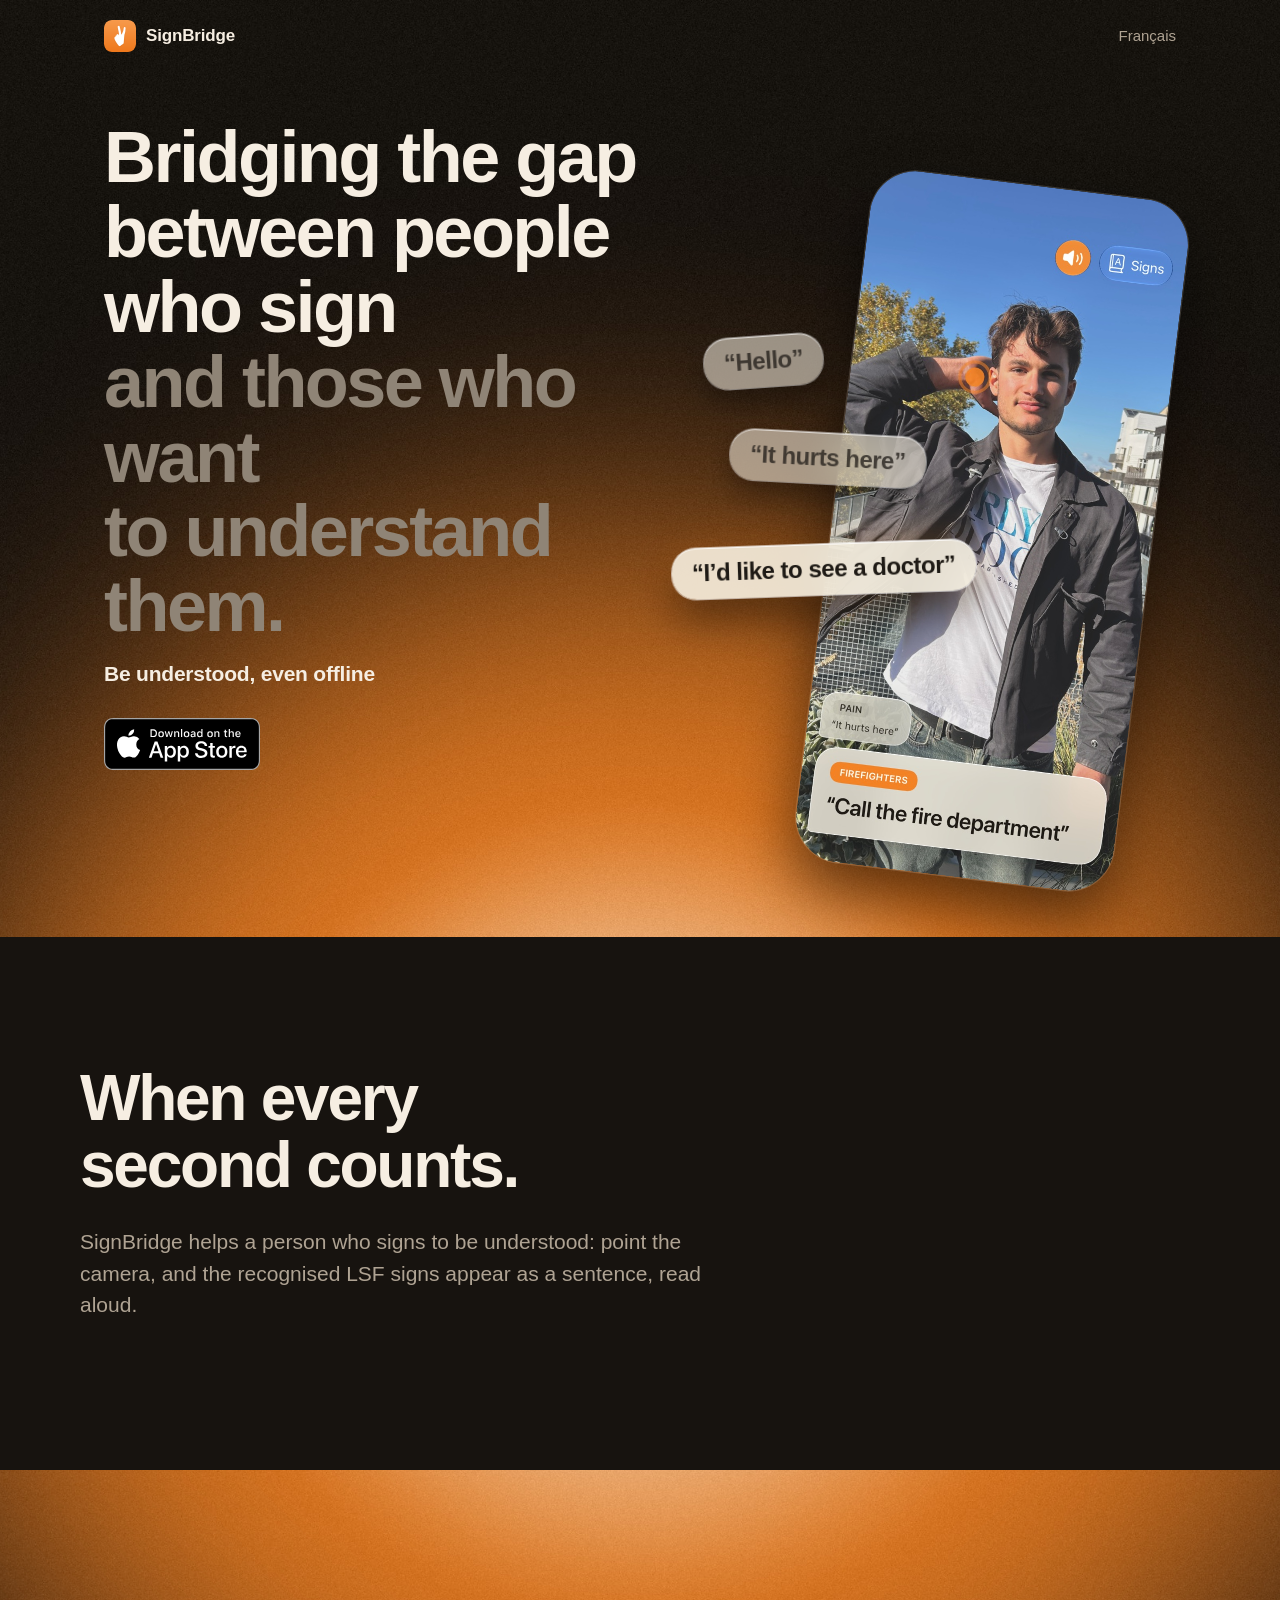
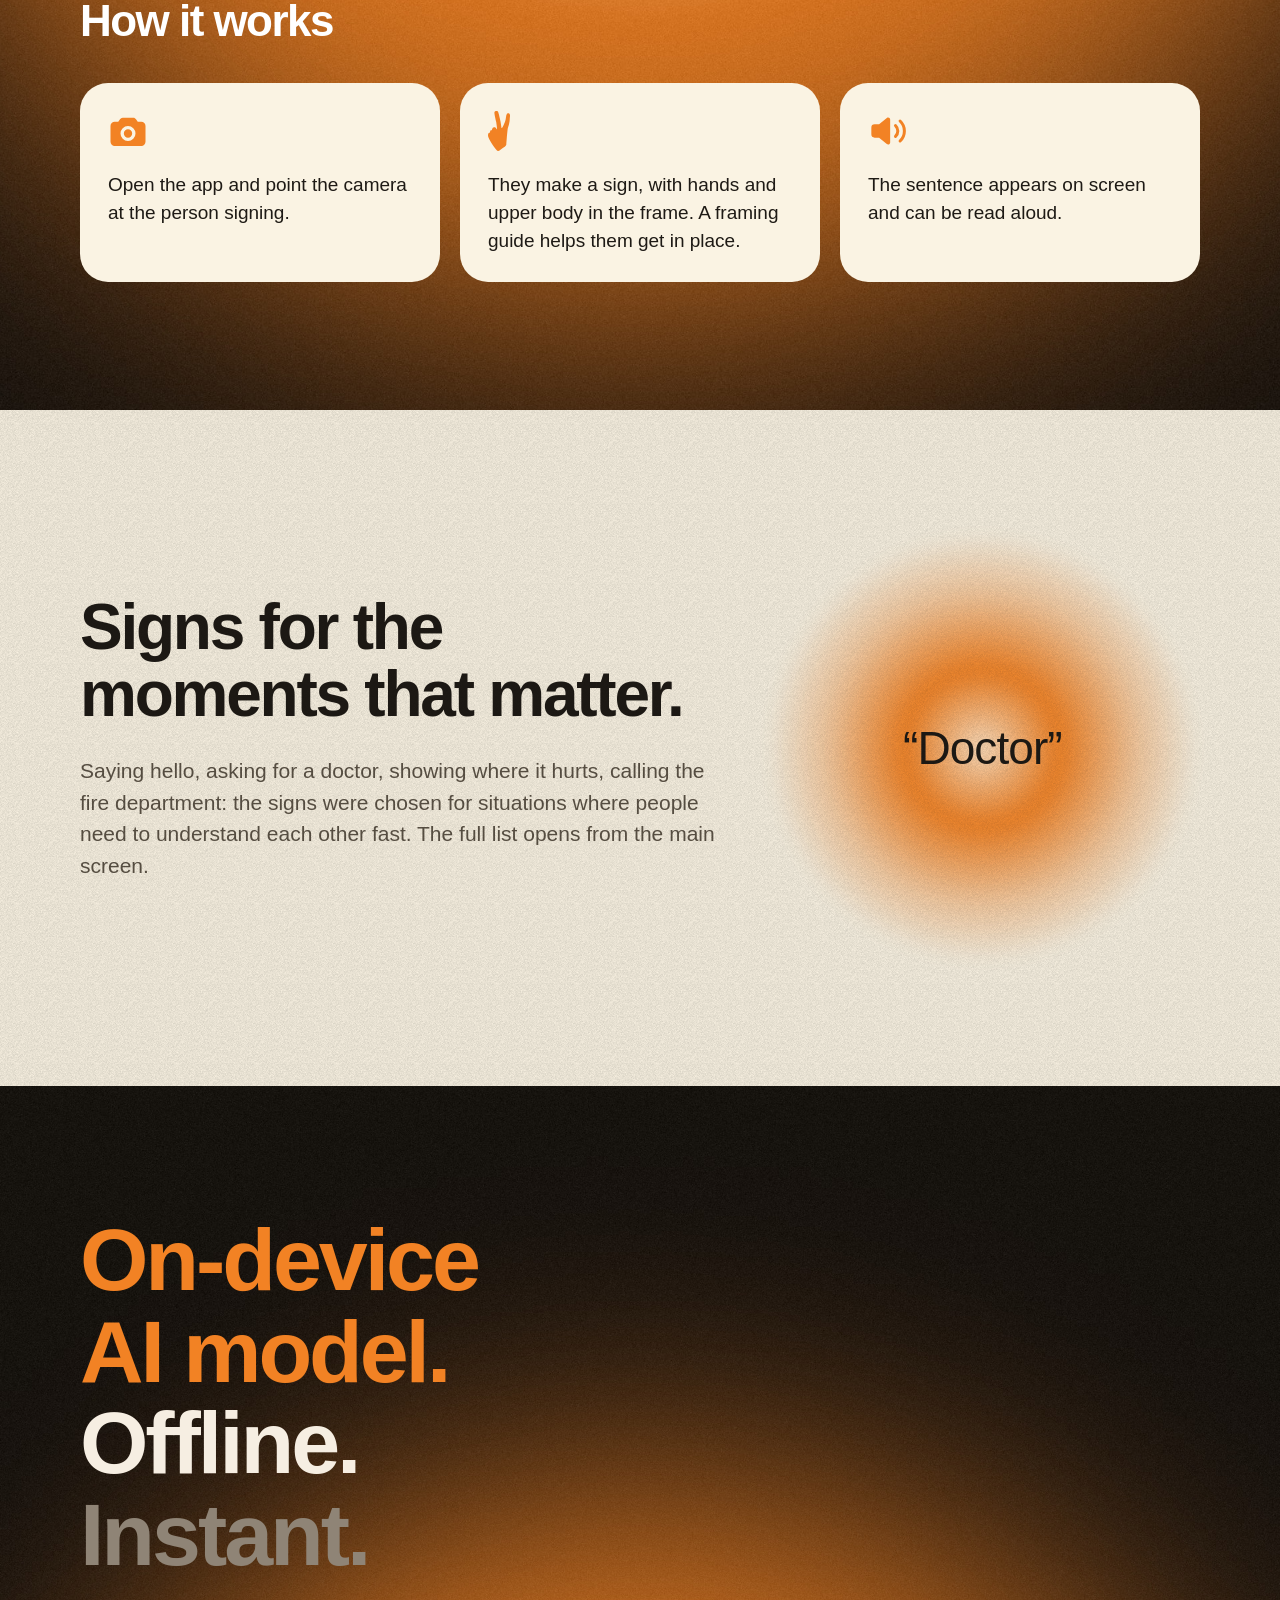
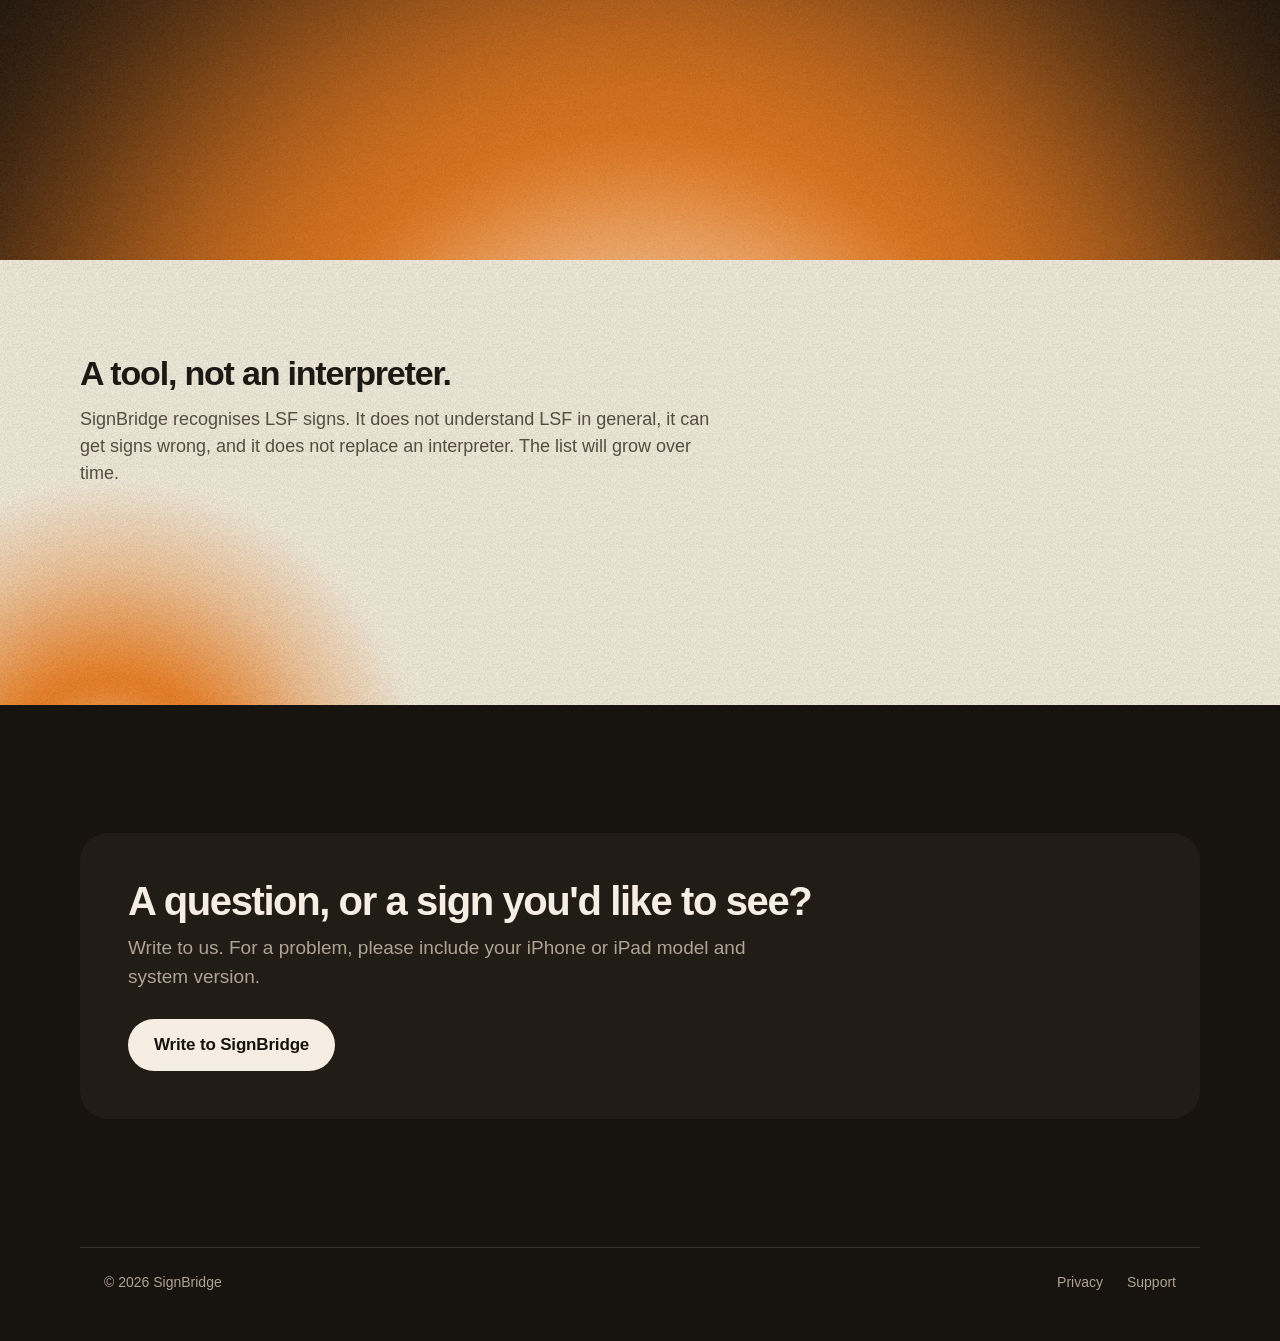
==== en/index.html @ cb62691d "Site: How it works on the flipped hero horizon; smaller tool chapter, halo bottom left The orange gr" ====
<!doctype html>
<html lang="en">
<head>
<meta charset="utf-8">
<meta name="viewport" content="width=device-width, initial-scale=1, viewport-fit=cover">
<title>SignBridge – LSF Signs</title>
<meta name="description" content="Point the camera at someone signing: SignBridge recognises LSF signs and shows the matching sentence. Everything stays on the device, no internet needed.">
<meta name="theme-color" content="#17130F">
<meta name="color-scheme" content="dark">
<link rel="icon" type="image/png" href="../img/favicon.png">
<link rel="apple-touch-icon" href="../img/apple-touch-icon.png">
<link rel="stylesheet" href="../style.css?v=14">
</head>
<body>
<div class="hero">
<header class="nav">
<a class="marque" href="./"><img src="../img/logo.png" width="32" height="32" alt="">SignBridge</a>
<a class="langue" href="../" hreflang="fr" lang="fr">Français</a>
</header>
<div class="hero-grille">
<div>
<h1 class="titre"><span>Bridging the gap</span><span>between people who sign</span><span class="g">and those who want</span><span class="g">to understand them.</span></h1>
<p class="sous-titre">Be understood, even offline</p>
<a class="badge" href="https://apps.apple.com/app/id6786380083"><img src="../img/app-store-en.svg" width="157" height="52" alt="Download on the App Store"></a>
</div>
<div class="scene">
<div class="telephone"><img src="../img/en-pompier.jpg" width="598" height="1300" alt="SignBridge recognises the sign Pompier and shows “Call the fire department”."></div>
<div class="bulles" aria-hidden="true"><div class="bulle">“Hello”</div><div class="bulle">“It hurts here”</div><div class="bulle">“I’d like to see a doctor”</div></div>
</div>
</div>
<div class="hero-pied"></div>
</div>

<main>
<section class="chapitre">
<h2 class="titre"><span>When every</span><span>second counts.</span></h2>
<p class="texte"><span>SignBridge helps a person who signs to be understood: point the camera, and the recognised LSF signs appear as a sentence, read aloud.</span></p>
</section>

<section class="chapitre orange">
<h2 class="titre petit">How it works</h2>
<div class="etapes"><div class="etape"><svg class="icone" viewBox="0 0 48 48" aria-hidden="true"><path fill="currentColor" d="M17.6 8h12.8c1.3 0 2.5.7 3.2 1.8L35.7 13H40a5 5 0 0 1 5 5v19a5 5 0 0 1-5 5H8a5 5 0 0 1-5-5V18a5 5 0 0 1 5-5h4.3l2.1-3.2A3.8 3.8 0 0 1 17.6 8ZM24 18a9 9 0 1 0 0 18 9 9 0 0 0 0-18Zm0 4a5 5 0 1 1 0 10 5 5 0 0 1 0-10Z"/></svg><p>Open the app and point the camera at the person signing.</p></div><div class="etape"><svg class="icone" viewBox="0 0 437 793" aria-hidden="true"><path fill="currentColor" d="M369.422 67.3729C357.433 83.521 358.731 154.381 338.85 206.241C318.564 259.161 274.112 363.43 266.919 332.329L248.527 206.241C248.527 206.241 208.774 15.3382 195.586 7.56341C182.398 -0.211356 175.207 -1.13712 162.018 0.984361C146.951 3.40776 140.438 6.36769 129.049 21.9177C117.66 37.4677 162.018 213.05 162.018 213.05C162.018 213.05 188.393 363.43 175.205 363.43C168.612 363.43 166.888 340.62 152.427 332.329C137.967 324.038 124.254 321.563 106.871 327.544C89.1491 333.641 82.4936 356.85 76.2994 375.391C70.1051 393.932 66.7086 372.999 48.7256 386.755C41.5785 392.222 39.0066 427.181 36.7366 431.014C32.0291 434.074 27.6898 429.271 22.3502 431.014C9.90008 435.08 7.48462 442.404 3.76821 454.938C-3.03555 477.884 -0.01747 499.958 7.9641 522.523C36.7359 603.864 163.816 790.469 195.586 792.862C228.174 795.315 252.937 764.599 279.506 745.612C320.417 716.375 353.237 706.138 362.815 671.694C366.787 627.969 383.25 392.244 392.008 349.219C398.493 317.36 408.315 301.058 415.611 269.375C426.546 221.884 429.833 194.386 432.362 145.723C433.95 115.167 441.953 82.9229 432.362 67.3729C422.771 51.8229 417.196 46.7256 402.99 45.8415C387.436 44.8734 381.41 51.2248 369.422 67.3729Z"/></svg><p>They make a sign, with hands and upper body in the frame. A framing guide helps them get in place.</p></div><div class="etape"><svg class="icone" viewBox="0 0 48 48" aria-hidden="true"><path fill="currentColor" d="M22.6 8.4c1.6-1.3 4-.2 4 1.9v27.4c0 2.1-2.4 3.2-4 1.9L13.3 32H8a4 4 0 0 1-4-4v-8a4 4 0 0 1 4-4h5.3l9.3-7.6Z"/><path fill="none" stroke="currentColor" stroke-width="3.6" stroke-linecap="round" d="M33 17.5a9 9 0 0 1 0 13M38.5 12a16.5 16.5 0 0 1 0 24"/></svg><p>The sentence appears on screen and can be read aloud.</p></div></div>
</section>

<section class="chapitre beige">
<div class="grille">
<div>
<h2 class="titre"><span>Signs for the</span><span>moments that matter.</span></h2>
<p class="texte"><span>Saying hello, asking for a doctor, showing where it hurts, calling the fire department: the signs were chosen for situations where people need to understand each other fast. The full list opens from the main screen.</span></p>
</div>
<div class="halo-mot" aria-hidden="true"><div class="halo"></div><span>“Doctor”</span></div>
</div>
</section>

<section class="chapitre horizon">
<h2 class="titre"><span class="o">On-device</span><span class="o">AI model.</span><span>Offline.</span><span class="g">Instant.</span></h2>
</section>

<section class="chapitre beige outil">
<div class="halo" aria-hidden="true"></div>
<h2 class="titre">A tool, not an interpreter.</h2>
<p class="texte"><span>SignBridge recognises LSF signs. It does not understand LSF in general, it can get signs wrong, and it does not replace an interpreter. The list will grow over time.</span></p>
</section>

<section class="chapitre" id="support">
<div class="carte">
<h2 class="titre">A question, or a sign you'd like to see?</h2>
<p>Write to us. For a problem, please include your iPhone or iPad model and system version.</p>
<a class="bouton" href="mailto:mdesmartin@icloud.com?subject=SignBridge">Write to SignBridge</a>
</div>
</section>
</main>

<footer>
<span>© 2026 SignBridge</span>
<nav><a href="privacy.html">Privacy</a><a href="./#support">Support</a></nav>
</footer>
</body>
</html>
---- style.css ----
:root{--nuit:#17130F;--creme:#F6EEE2;--gris:#8F8476;--texte:#AFA393;--orange:#F28224;--separateur:rgba(246,238,226,0.14);--carte:#221C16;color-scheme:dark}
*{box-sizing:border-box}
html{-webkit-text-size-adjust:100%;background:var(--nuit)}
body{margin:0;background:var(--nuit);color:var(--creme);font:17px/1.5 -apple-system,BlinkMacSystemFont,"SF Pro Text","Segoe UI",Roboto,Helvetica,Arial,sans-serif;-webkit-font-smoothing:antialiased}
a{color:inherit}
img{max-width:100%;height:auto;display:block}
.o{color:var(--orange)}
.g{color:var(--gris)}

/* Navigation */
.nav{width:100%;max-width:1120px;margin:0 auto;padding:20px 24px;display:flex;justify-content:space-between;align-items:center;font-size:15px}
.marque{display:flex;align-items:center;gap:10px;font-weight:600;font-size:17px;letter-spacing:-0.01em;text-decoration:none}
.marque img{width:32px;height:32px;border-radius:8px}
.langue{text-decoration:none;color:var(--texte)}
.langue:hover{color:var(--creme)}

/* Big type, as on the store screens */
.titre{margin:0;font-weight:700;letter-spacing:-0.035em;line-height:1.04}
.titre span{display:block}

/* Hero */
.hero{position:relative;overflow:hidden;background:var(--nuit) url(img/horizon.jpg) no-repeat center bottom;background-size:cover}
.hero-grille{max-width:1120px;margin:0 auto;padding:48px 24px 0;display:grid;grid-template-columns:1.15fr 0.85fr;gap:24px;align-items:center}
.hero .titre{font-size:clamp(44px,6vw,72px)}
.sous-titre{margin:14px 0 28px;font-size:21px;font-weight:600;letter-spacing:-0.01em}
.badge{display:inline-block}
.badge img{height:52px;width:auto}
.scene{position:relative;justify-self:end;width:min(320px,100%);margin:24px 24px -140px 0}
.telephone{transform:rotate(7deg);border-radius:46px;overflow:hidden;box-shadow:0 0 0 1px rgba(246,238,226,0.18),0 30px 60px rgba(0,0,0,0.55)}
.bulles{position:absolute;inset:0;pointer-events:none}
.bulle{position:absolute;padding:12px 20px 13px;border-radius:24px;font-weight:600;font-size:clamp(18px,2vw,24px);line-height:1.1;letter-spacing:-0.02em;white-space:nowrap;background:rgba(250,243,227,0.55);color:rgba(30,26,21,0.75);-webkit-backdrop-filter:blur(22px);backdrop-filter:blur(22px);box-shadow:inset 0 1px 0 rgba(255,255,255,0.6),0 0 0 1px rgba(255,255,255,0.45),0 14px 28px rgba(0,0,0,0.35)}
.bulle:nth-child(1){left:-40%;top:22%;transform:rotate(-4deg)}
.bulle:nth-child(2){left:-32%;top:36%;transform:rotate(3deg)}
.bulle:nth-child(3){left:-50%;top:52%;transform:rotate(-2deg);background:rgba(250,243,227,0.88);color:#1E1A15;box-shadow:inset 0 1px 0 rgba(255,255,255,0.75),0 0 0 1px rgba(255,255,255,0.6),0 20px 40px rgba(0,0,0,0.45),0 0 40px rgba(242,130,36,0.25)}
.hero-pied{height:160px}

/* Chapters: one idea each, separated by space and a change of background */
.chapitre{padding:128px 24px}
.chapitre>*{max-width:1120px;margin-left:auto;margin-right:auto}
.bande{background:#1F1A15}
.chapitre .titre{font-size:clamp(40px,5.6vw,64px)}
.chapitre .texte{margin-top:28px;font-size:21px;line-height:1.5;color:var(--texte)}
.chapitre .texte span{display:block;max-width:640px}
.chapitre h2.petit{font-size:clamp(32px,4vw,44px)}
.etapes{display:grid;grid-template-columns:repeat(3,1fr);gap:20px;margin-top:40px}
.etape{background:var(--nuit);border-radius:28px;padding:28px}
.etape p{margin:0;font-size:19px;line-height:1.45;color:var(--creme)}
.icone{display:block;height:40px;width:auto;margin-bottom:20px;color:var(--orange)}
/* Light chapters: the app's light full screens. Cream, a grey grain multiplied at 20 %, and the round halo */
.orange,.beige{position:relative;overflow:hidden;isolation:isolate}
.beige::after{content:"";position:absolute;inset:0;z-index:3;background:url(img/grain.png);background-size:80px;mix-blend-mode:multiply;opacity:.2;pointer-events:none}
/* How it works: the hero's horizon, flipped, so the orange light comes from the top and darkens a little downwards */
.orange{background:var(--nuit)}
.orange::before{content:"";position:absolute;left:0;right:0;top:0;height:190%;z-index:0;background:url(img/horizon.jpg) no-repeat center bottom/cover;transform:scaleY(-1);transform-origin:top;translate:0 100%;pointer-events:none}
.orange>*{position:relative;z-index:1}
.orange .titre{color:#fff}
.orange .etape{background:#FAF3E3}
.orange .etape p{color:#1E1A15}
.beige{background:#FAF3E3;color:#1E1A15}
.beige .texte{color:#5C5346}
.halo{position:absolute;border-radius:50%;background:radial-gradient(circle farthest-corner,#FFE2C2 0%,#F28224 26%,rgba(242,130,36,.35) 52%,rgba(242,130,36,0) 72%);filter:blur(8px);pointer-events:none}
.chapitre>.grille{display:grid;grid-template-columns:1.2fr .8fr;gap:32px;align-items:center}
.halo-mot{position:relative;width:min(420px,100%);aspect-ratio:1;justify-self:center;display:flex;align-items:center;justify-content:center}
.halo-mot .halo{inset:0}
.halo-mot span{position:relative;font-size:46px;font-weight:400;letter-spacing:-0.02em;color:#1E1A15;white-space:nowrap}
/* The tool chapter: smaller, with the halo rising from the bottom-left corner */
.beige.outil{padding:96px 24px 200px}
.beige.outil .titre{font-size:clamp(26px,3vw,34px)}
.beige.outil .texte{margin-top:14px;font-size:18px}
.beige.outil .halo{width:620px;height:620px;left:-200px;bottom:-400px}
.beige.outil>*:not(.halo){position:relative}
.beige .texte{color:#5C5346}
.horizon{background:var(--nuit) url(img/horizon.jpg) no-repeat center bottom;background-size:cover;padding-bottom:280px}
.horizon .titre{font-size:clamp(48px,7.4vw,88px)}
.horizon h3{margin:64px auto 8px;font-size:21px;font-weight:600;letter-spacing:-0.01em}
.horizon .texte{margin-top:0}
.majuscules{margin-top:20px;font-size:15px;font-weight:600;letter-spacing:0.08em}

/* Card */
.carte{background:var(--carte);border-radius:28px;padding:48px}
.carte .titre{font-size:clamp(28px,3.6vw,40px)}
.carte p{margin:12px 0 28px;font-size:19px;color:var(--texte);max-width:640px}
.bouton{display:inline-flex;align-items:center;height:52px;padding:0 26px;border-radius:26px;background:var(--creme);color:var(--nuit);font-weight:600;letter-spacing:-0.01em;text-decoration:none}
.bouton:hover{background:#fff}
.support{padding-top:0}

/* Footer */
footer{max-width:1120px;margin:0 auto;padding:24px 24px 48px;border-top:1px solid var(--separateur);display:flex;flex-wrap:wrap;gap:12px 24px;justify-content:space-between;font-size:14px;color:var(--texte)}
footer nav{display:flex;gap:24px}
footer a{text-decoration:none}
footer a:hover{color:var(--creme)}

/* Document pages (privacy) */
.doc .nav,.doc main,.doc footer{max-width:728px}
.doc main{margin:0 auto;padding:8px 24px 0}
.doc h1{margin:32px 0 8px;font-size:clamp(34px,5vw,44px);line-height:1.06;font-weight:700;letter-spacing:-0.03em}
.doc h2{font-size:22px;letter-spacing:-0.01em;margin:40px 0 8px}
.doc p,.doc li{color:var(--texte)}
.doc .carte{padding:20px 24px;margin:24px 0}
.doc .carte p{margin:0;color:var(--creme)}
.doc main a{color:var(--orange)}
.doc footer{margin-top:72px}

@media (max-width:820px){
  .hero-grille{grid-template-columns:1fr;padding-top:24px;gap:0}
  .scene{width:62%;margin:64px 4% -170px auto}
  .bulle{font-size:17px;padding:10px 16px 11px}
  .bulle:nth-child(1){left:-52%;top:14%}
  .bulle:nth-child(2){left:-44%;top:27%}
  .bulle:nth-child(3){left:-58%;top:41%}
  .hero .titre{font-size:clamp(34px,10vw,44px)}
  .hero-pied{height:190px}
  .chapitre{padding:88px 24px}
  .chapitre .texte{font-size:18px}
  .etapes{grid-template-columns:1fr;gap:12px}
  .etape{padding:22px;display:flex;gap:18px;align-items:center}
  .etape p{font-size:17px}
  .icone{height:32px;margin:0;flex:none;width:auto;min-width:32px}
  .horizon{padding-bottom:220px}
  .beige.outil{padding:72px 24px 170px}
  .beige.outil .texte{font-size:17px}
  .beige.outil .halo{width:440px;height:440px;left:-170px;bottom:-290px}
  .chapitre>.grille{grid-template-columns:1fr;gap:8px}
  .halo-mot{width:300px;margin-top:16px}
  .halo-mot span{font-size:40px}
  .horizon h3{margin-top:48px}
  .carte{padding:28px 24px}
  .support{padding-top:0}
  footer{margin-top:0}
}
@media (prefers-reduced-motion:no-preference){.bouton{transition:background .2s}}
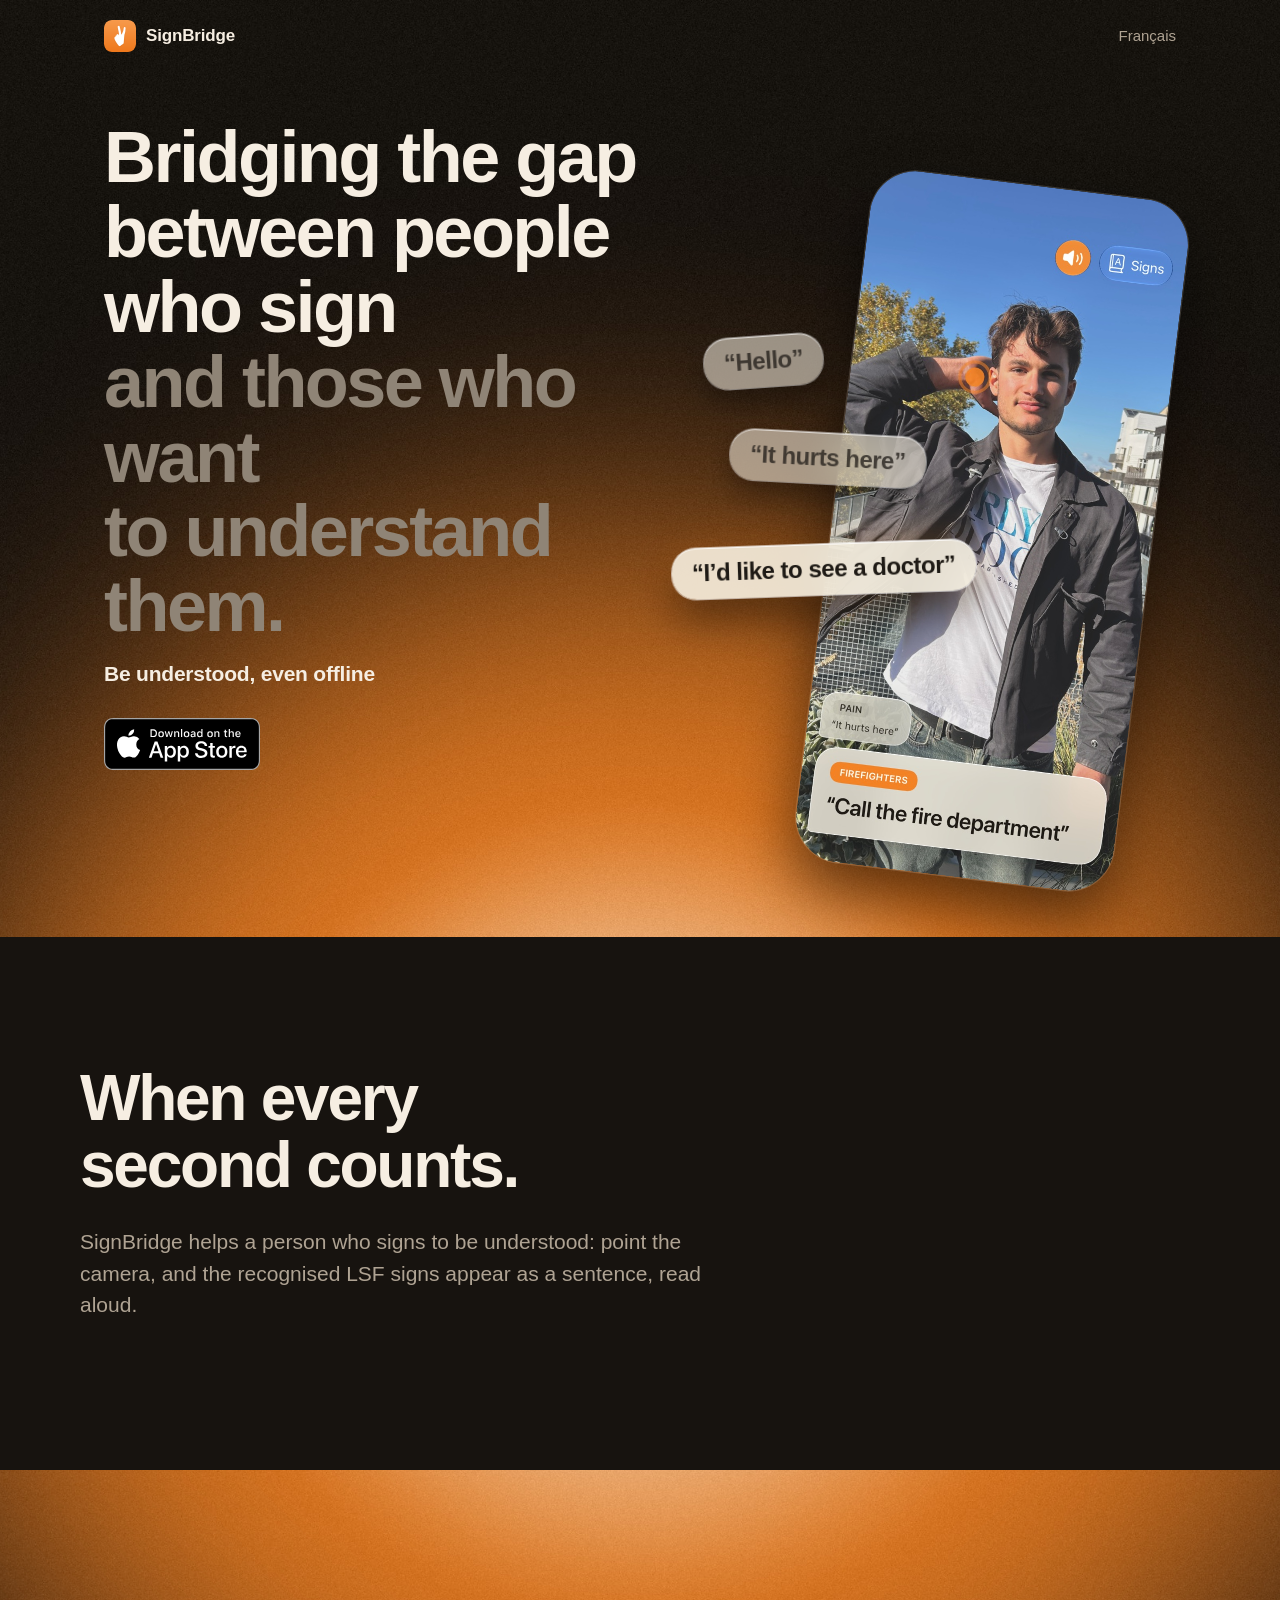
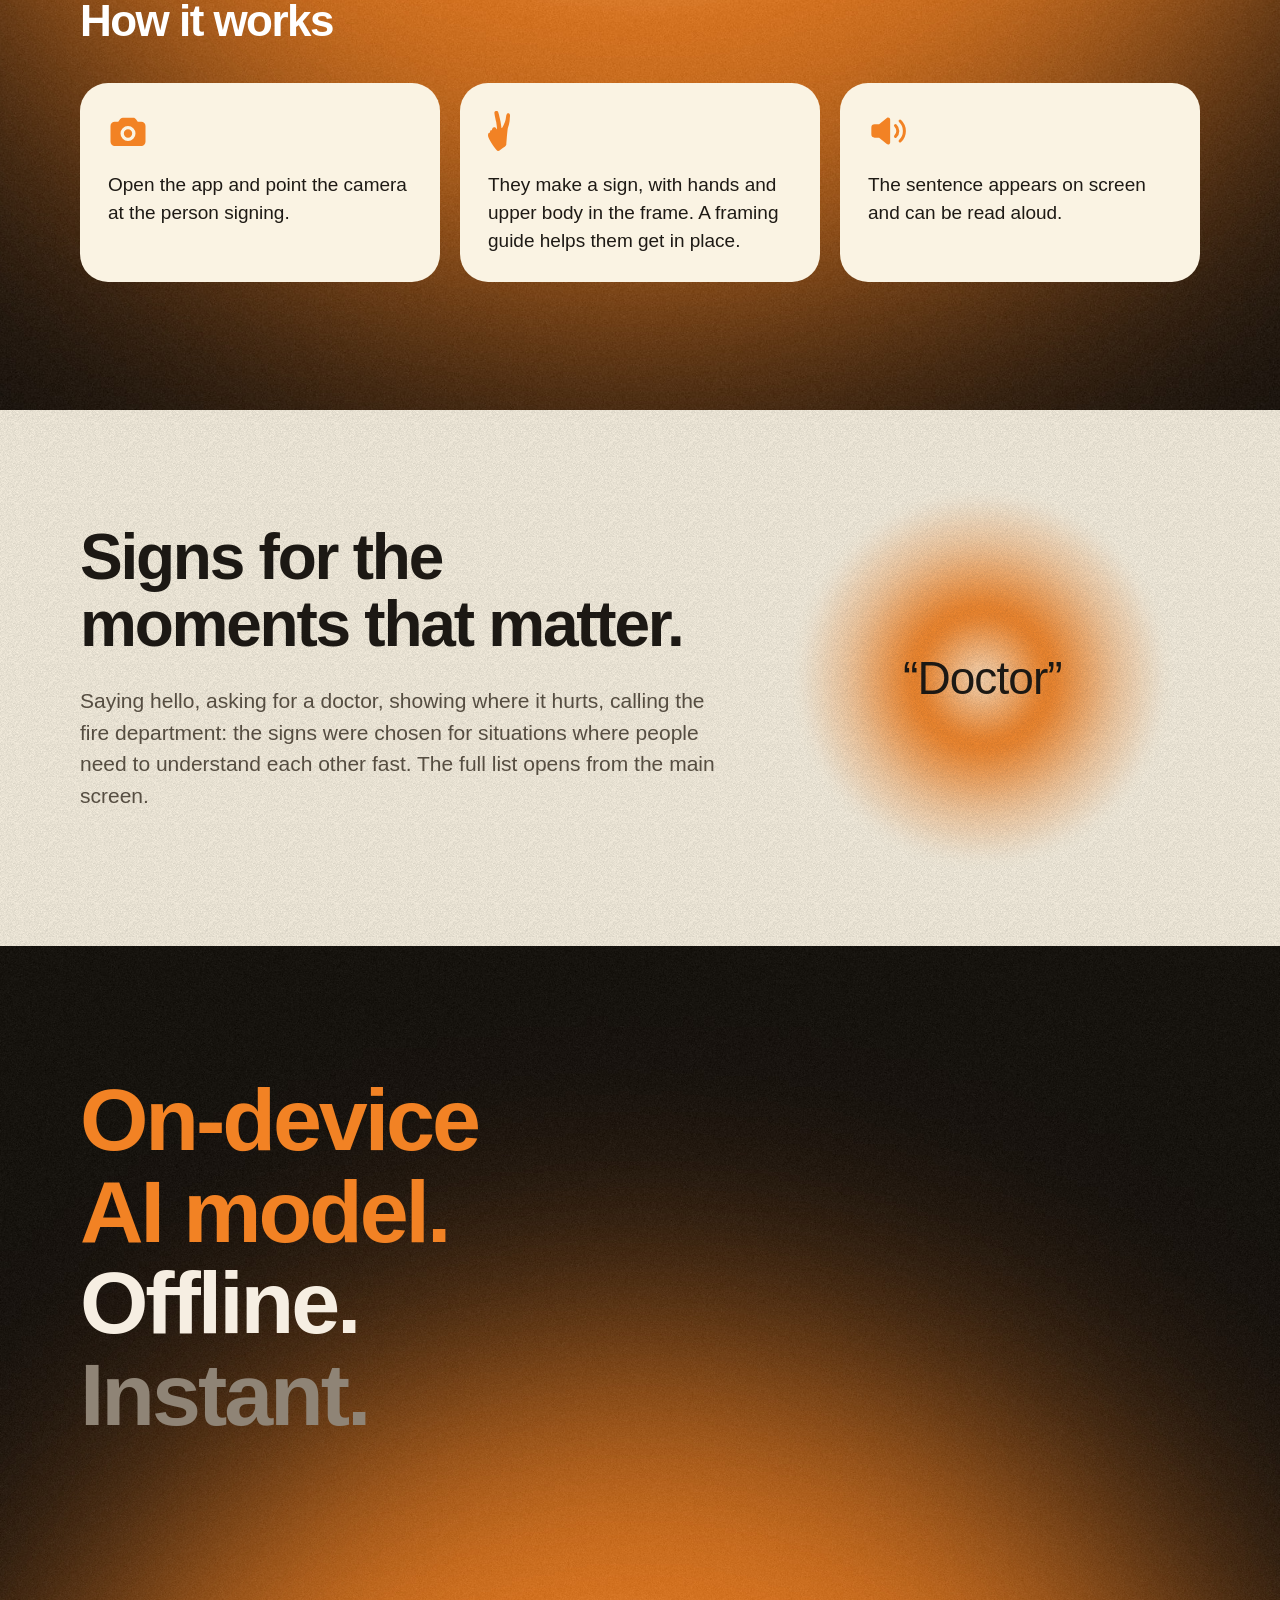
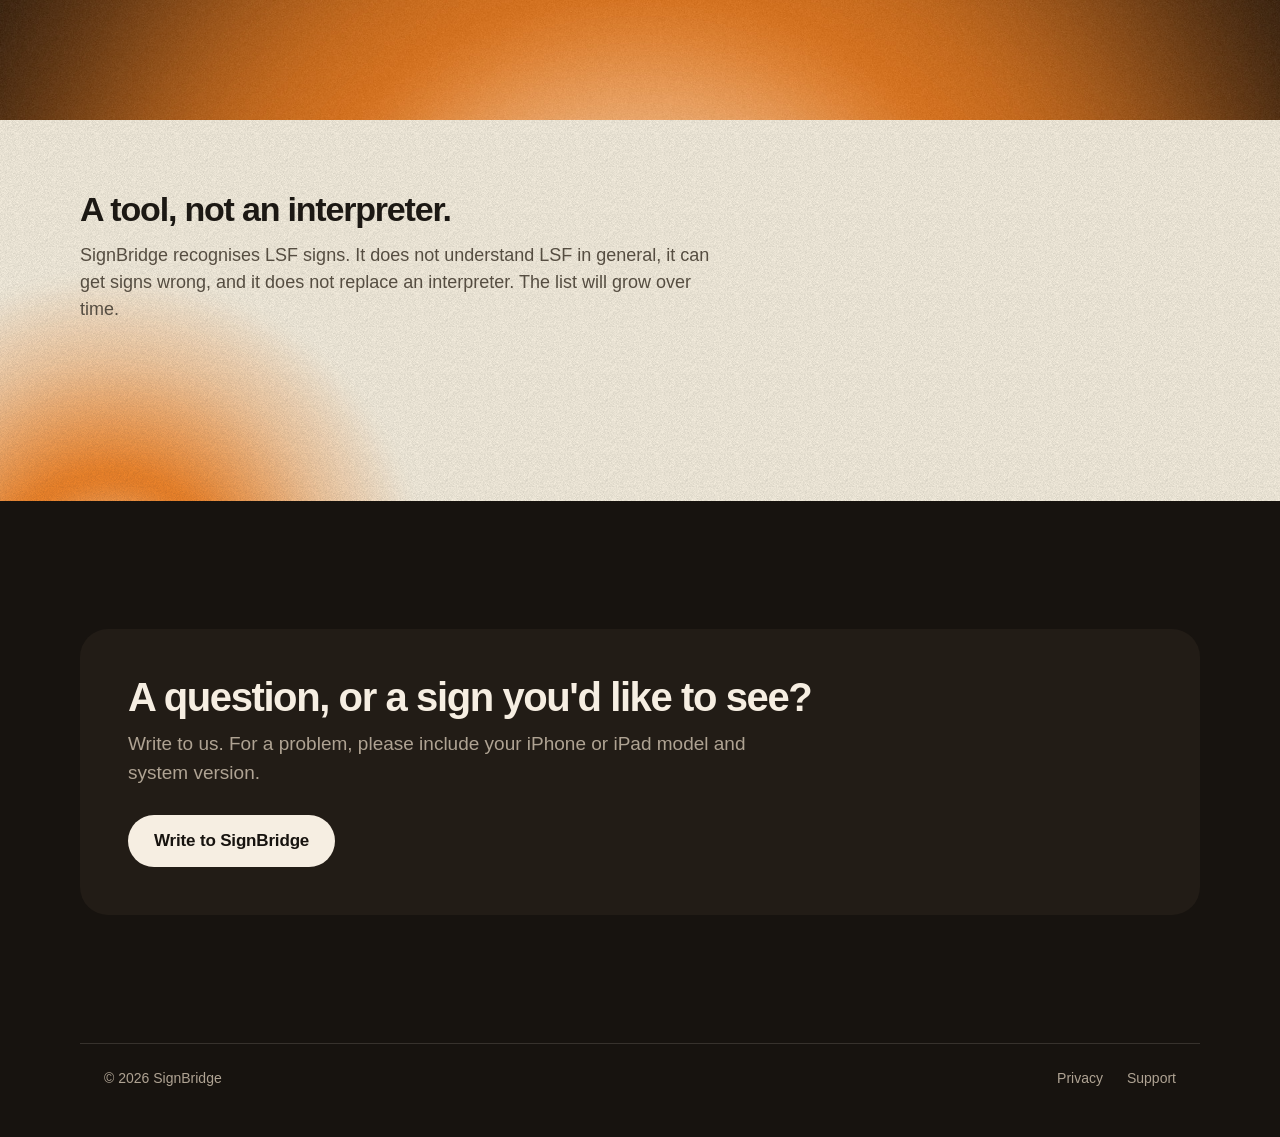
==== commit 2523ad7c: "Site: shorter cream chapters Co-Authored-By: Claude Opus 5.5 <noreply@anthropic.com>" ====
--- a/en/index.html
+++ b/en/index.html
@@ -9,7 +9,7 @@
 <meta name="color-scheme" content="dark">
 <link rel="icon" type="image/png" href="../img/favicon.png">
 <link rel="apple-touch-icon" href="../img/apple-touch-icon.png">
-<link rel="stylesheet" href="../style.css?v=14">
+<link rel="stylesheet" href="../style.css?v=15">
 </head>
 <body>
 <div class="hero">
--- a/style.css
+++ b/style.css
@@ -60,11 +60,12 @@
 .beige .texte{color:#5C5346}
 .halo{position:absolute;border-radius:50%;background:radial-gradient(circle farthest-corner,#FFE2C2 0%,#F28224 26%,rgba(242,130,36,.35) 52%,rgba(242,130,36,0) 72%);filter:blur(8px);pointer-events:none}
 .chapitre>.grille{display:grid;grid-template-columns:1.2fr .8fr;gap:32px;align-items:center}
-.halo-mot{position:relative;width:min(420px,100%);aspect-ratio:1;justify-self:center;display:flex;align-items:center;justify-content:center}
+.halo-mot{position:relative;width:min(360px,100%);aspect-ratio:1;justify-self:center;display:flex;align-items:center;justify-content:center}
 .halo-mot .halo{inset:0}
 .halo-mot span{position:relative;font-size:46px;font-weight:400;letter-spacing:-0.02em;color:#1E1A15;white-space:nowrap}
 /* The tool chapter: smaller, with the halo rising from the bottom-left corner */
-.beige.outil{padding:96px 24px 200px}
+.beige{padding-top:88px;padding-bottom:88px}
+.beige.outil{padding:72px 24px 160px}
 .beige.outil .titre{font-size:clamp(26px,3vw,34px)}
 .beige.outil .texte{margin-top:14px;font-size:18px}
 .beige.outil .halo{width:620px;height:620px;left:-200px;bottom:-400px}
@@ -117,11 +118,12 @@
   .etape p{font-size:17px}
   .icone{height:32px;margin:0;flex:none;width:auto;min-width:32px}
   .horizon{padding-bottom:220px}
-  .beige.outil{padding:72px 24px 170px}
+  .beige{padding-top:64px;padding-bottom:64px}
+  .beige.outil{padding:56px 24px 140px}
   .beige.outil .texte{font-size:17px}
   .beige.outil .halo{width:440px;height:440px;left:-170px;bottom:-290px}
   .chapitre>.grille{grid-template-columns:1fr;gap:8px}
-  .halo-mot{width:300px;margin-top:16px}
+  .halo-mot{width:250px;margin-top:8px}
   .halo-mot span{font-size:40px}
   .horizon h3{margin-top:48px}
   .carte{padding:28px 24px}
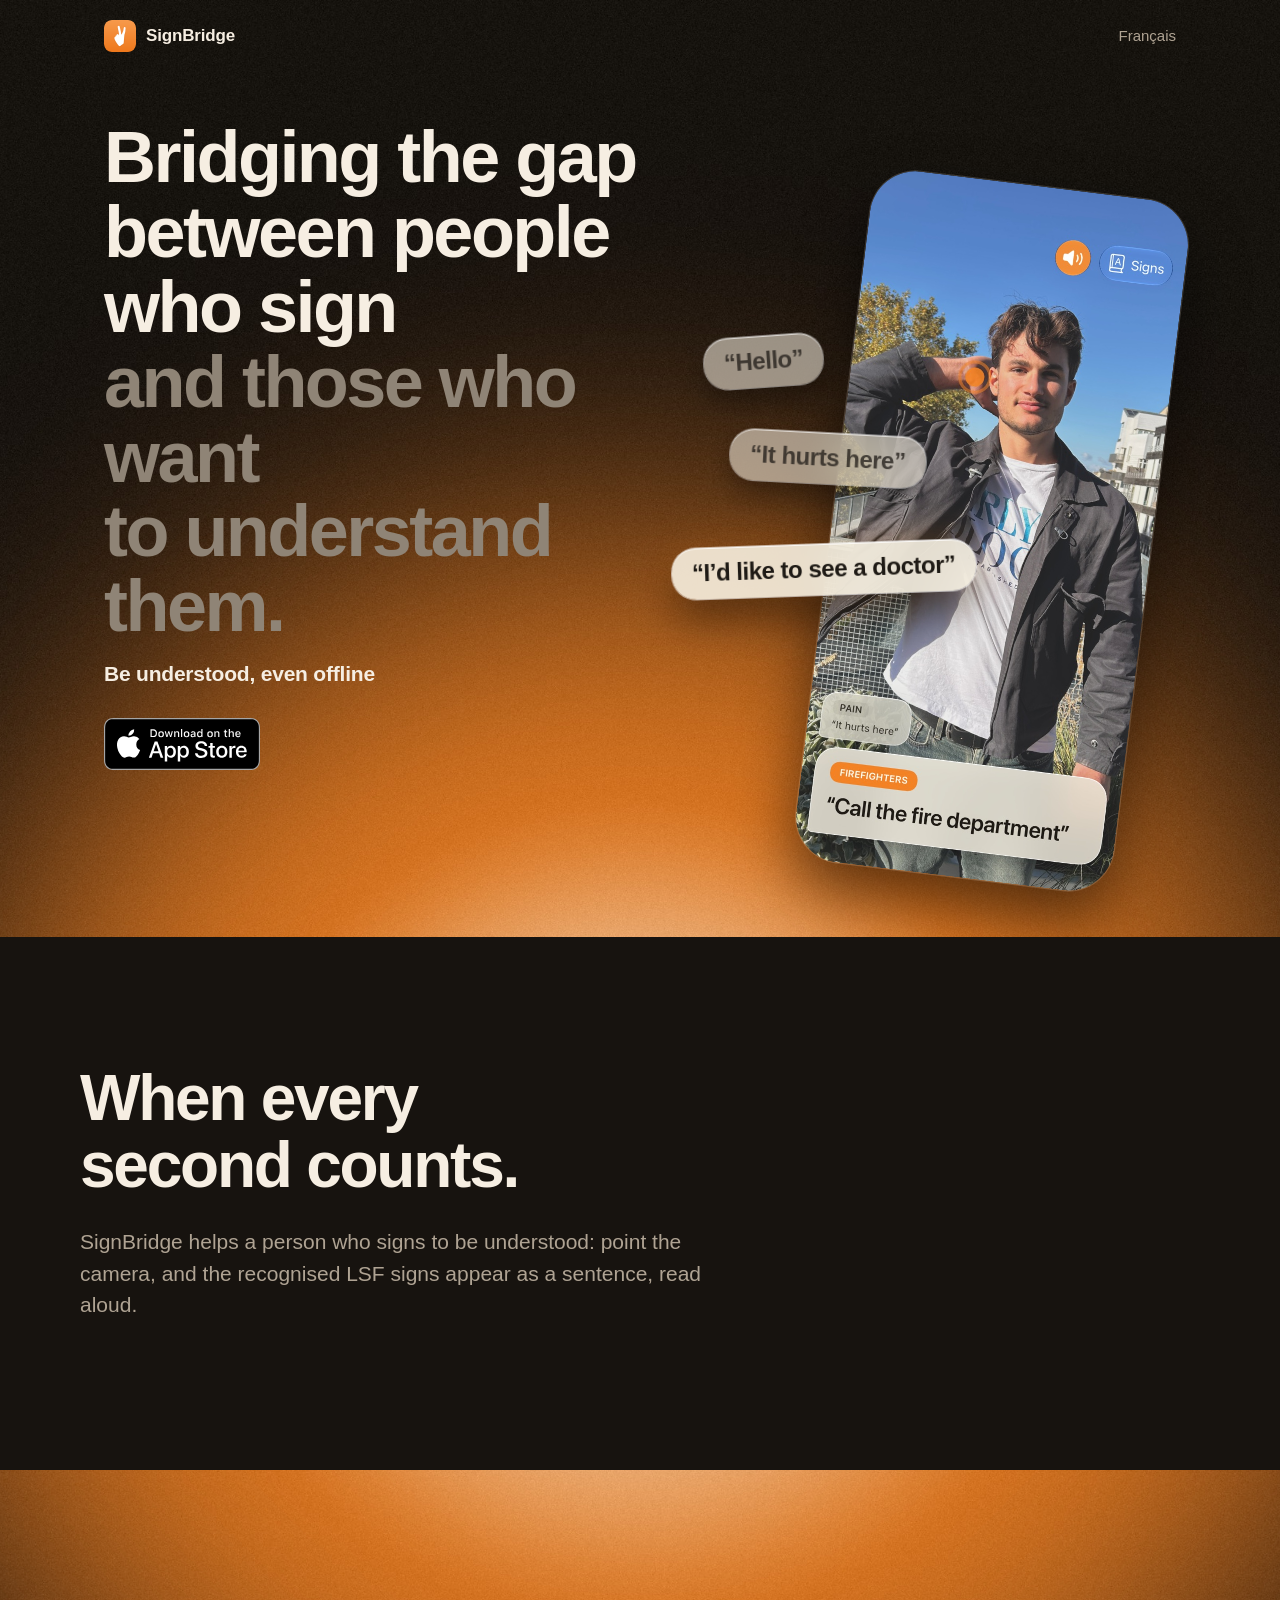
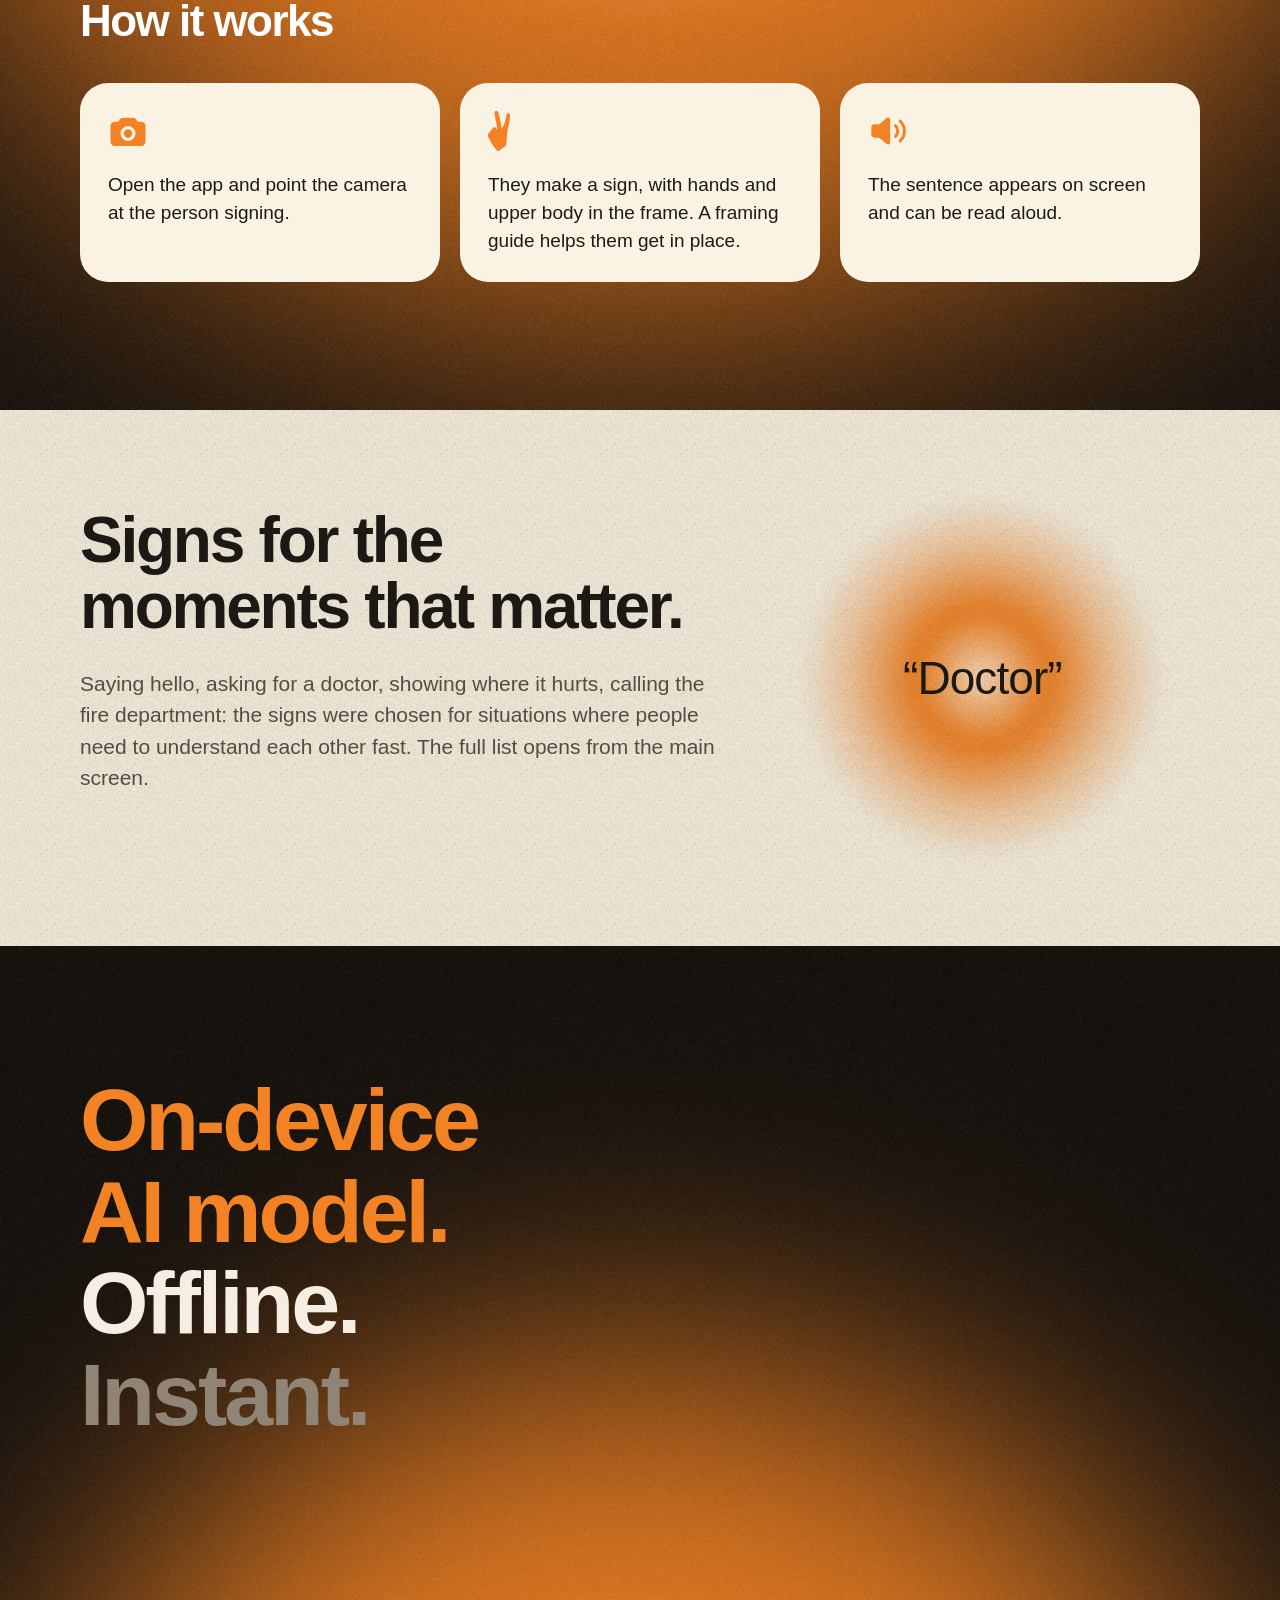
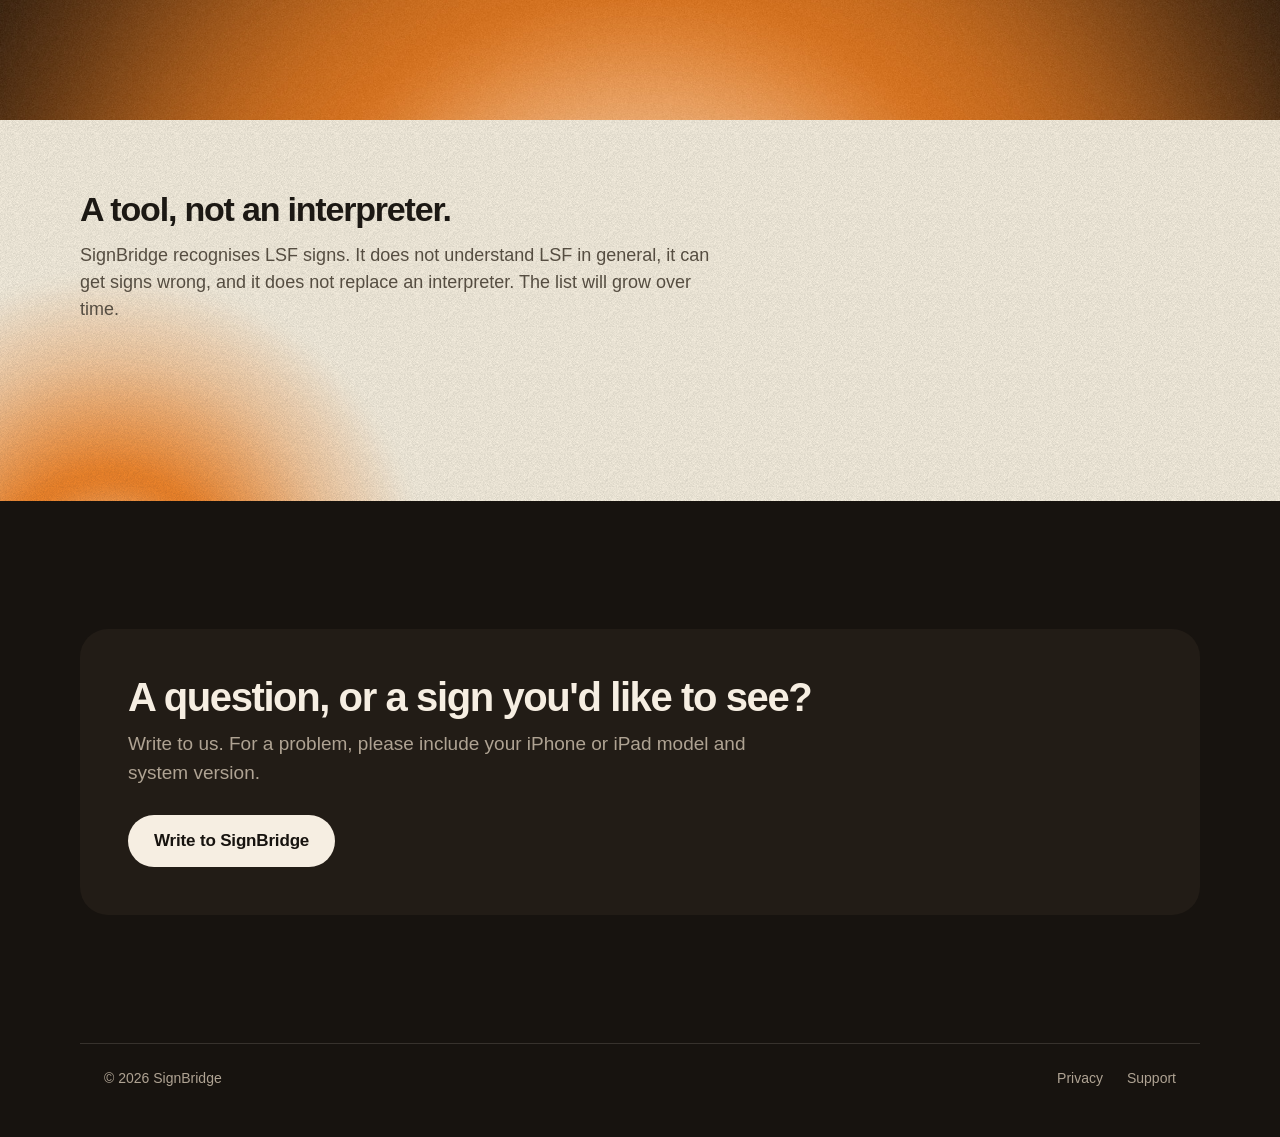
==== commit 278c4c16: "Site: French and English chapters have the same height Each text block also holds the other language" ====
--- a/en/index.html
+++ b/en/index.html
@@ -9,7 +9,7 @@
 <meta name="color-scheme" content="dark">
 <link rel="icon" type="image/png" href="../img/favicon.png">
 <link rel="apple-touch-icon" href="../img/apple-touch-icon.png">
-<link rel="stylesheet" href="../style.css?v=15">
+<link rel="stylesheet" href="../style.css?v=17">
 </head>
 <body>
 <div class="hero">
@@ -19,9 +19,7 @@
 </header>
 <div class="hero-grille">
 <div>
-<h1 class="titre"><span>Bridging the gap</span><span>between people who sign</span><span class="g">and those who want</span><span class="g">to understand them.</span></h1>
-<p class="sous-titre">Be understood, even offline</p>
-<a class="badge" href="https://apps.apple.com/app/id6786380083"><img src="../img/app-store-en.svg" width="157" height="52" alt="Download on the App Store"></a>
+<div class="jumeau"><div><h1 class="titre"><span>Bridging the gap</span><span>between people who sign</span><span class="g">and those who want</span><span class="g">to understand them.</span></h1><p class="sous-titre">Be understood, even offline</p><a class="badge" href="https://apps.apple.com/app/id6786380083"><img src="../img/app-store-en.svg" width="157" height="52" alt="Download on the App Store"></a></div><div class="fantome" lang="fr" aria-hidden="true"><div class="titre"><span>Faire le pont</span><span>entre ceux qui signent</span><span class="g">et ceux qui veulent</span><span class="g">les comprendre.</span></div><p class="sous-titre">Être compris, même hors ligne</p><a class="badge" href="https://apps.apple.com/app/id6786380083"><img src="../img/app-store-fr.svg" width="157" height="52" alt="Télécharger dans l'App Store"></a></div></div>
 </div>
 <div class="scene">
 <div class="telephone"><img src="../img/en-pompier.jpg" width="598" height="1300" alt="SignBridge recognises the sign Pompier and shows “Call the fire department”."></div>
@@ -33,39 +31,33 @@
 
 <main>
 <section class="chapitre">
-<h2 class="titre"><span>When every</span><span>second counts.</span></h2>
-<p class="texte"><span>SignBridge helps a person who signs to be understood: point the camera, and the recognised LSF signs appear as a sentence, read aloud.</span></p>
+<div class="jumeau"><div><h2 class="titre"><span>When every</span><span>second counts.</span></h2><p class="texte"><span>SignBridge helps a person who signs to be understood: point the camera, and the recognised LSF signs appear as a sentence, read aloud.</span></p></div><div class="fantome" lang="fr" aria-hidden="true"><div class="titre"><span>Quand chaque</span><span>seconde compte.</span></div><p class="texte"><span>SignBridge aide une personne qui signe à se faire comprendre : pointez la caméra, et les signes LSF reconnus s'affichent en phrase, lus à voix haute.</span></p></div></div>
 </section>
 
 <section class="chapitre orange">
-<h2 class="titre petit">How it works</h2>
-<div class="etapes"><div class="etape"><svg class="icone" viewBox="0 0 48 48" aria-hidden="true"><path fill="currentColor" d="M17.6 8h12.8c1.3 0 2.5.7 3.2 1.8L35.7 13H40a5 5 0 0 1 5 5v19a5 5 0 0 1-5 5H8a5 5 0 0 1-5-5V18a5 5 0 0 1 5-5h4.3l2.1-3.2A3.8 3.8 0 0 1 17.6 8ZM24 18a9 9 0 1 0 0 18 9 9 0 0 0 0-18Zm0 4a5 5 0 1 1 0 10 5 5 0 0 1 0-10Z"/></svg><p>Open the app and point the camera at the person signing.</p></div><div class="etape"><svg class="icone" viewBox="0 0 437 793" aria-hidden="true"><path fill="currentColor" d="M369.422 67.3729C357.433 83.521 358.731 154.381 338.85 206.241C318.564 259.161 274.112 363.43 266.919 332.329L248.527 206.241C248.527 206.241 208.774 15.3382 195.586 7.56341C182.398 -0.211356 175.207 -1.13712 162.018 0.984361C146.951 3.40776 140.438 6.36769 129.049 21.9177C117.66 37.4677 162.018 213.05 162.018 213.05C162.018 213.05 188.393 363.43 175.205 363.43C168.612 363.43 166.888 340.62 152.427 332.329C137.967 324.038 124.254 321.563 106.871 327.544C89.1491 333.641 82.4936 356.85 76.2994 375.391C70.1051 393.932 66.7086 372.999 48.7256 386.755C41.5785 392.222 39.0066 427.181 36.7366 431.014C32.0291 434.074 27.6898 429.271 22.3502 431.014C9.90008 435.08 7.48462 442.404 3.76821 454.938C-3.03555 477.884 -0.01747 499.958 7.9641 522.523C36.7359 603.864 163.816 790.469 195.586 792.862C228.174 795.315 252.937 764.599 279.506 745.612C320.417 716.375 353.237 706.138 362.815 671.694C366.787 627.969 383.25 392.244 392.008 349.219C398.493 317.36 408.315 301.058 415.611 269.375C426.546 221.884 429.833 194.386 432.362 145.723C433.95 115.167 441.953 82.9229 432.362 67.3729C422.771 51.8229 417.196 46.7256 402.99 45.8415C387.436 44.8734 381.41 51.2248 369.422 67.3729Z"/></svg><p>They make a sign, with hands and upper body in the frame. A framing guide helps them get in place.</p></div><div class="etape"><svg class="icone" viewBox="0 0 48 48" aria-hidden="true"><path fill="currentColor" d="M22.6 8.4c1.6-1.3 4-.2 4 1.9v27.4c0 2.1-2.4 3.2-4 1.9L13.3 32H8a4 4 0 0 1-4-4v-8a4 4 0 0 1 4-4h5.3l9.3-7.6Z"/><path fill="none" stroke="currentColor" stroke-width="3.6" stroke-linecap="round" d="M33 17.5a9 9 0 0 1 0 13M38.5 12a16.5 16.5 0 0 1 0 24"/></svg><p>The sentence appears on screen and can be read aloud.</p></div></div>
+<div class="jumeau"><div><h2 class="titre petit">How it works</h2></div><div class="fantome" lang="fr" aria-hidden="true"><div class="titre petit">Comment ça marche</div></div></div>
+<div class="etapes"><div class="etape"><svg class="icone" viewBox="0 0 48 48" aria-hidden="true"><path fill="currentColor" d="M17.6 8h12.8c1.3 0 2.5.7 3.2 1.8L35.7 13H40a5 5 0 0 1 5 5v19a5 5 0 0 1-5 5H8a5 5 0 0 1-5-5V18a5 5 0 0 1 5-5h4.3l2.1-3.2A3.8 3.8 0 0 1 17.6 8ZM24 18a9 9 0 1 0 0 18 9 9 0 0 0 0-18Zm0 4a5 5 0 1 1 0 10 5 5 0 0 1 0-10Z"/></svg><div class="jumeau"><div><p>Open the app and point the camera at the person signing.</p></div><div class="fantome" lang="fr" aria-hidden="true"><p>Ouvrez l'app et pointez la caméra vers la personne qui signe.</p></div></div></div><div class="etape"><svg class="icone" viewBox="0 0 437 793" aria-hidden="true"><path fill="currentColor" d="M369.422 67.3729C357.433 83.521 358.731 154.381 338.85 206.241C318.564 259.161 274.112 363.43 266.919 332.329L248.527 206.241C248.527 206.241 208.774 15.3382 195.586 7.56341C182.398 -0.211356 175.207 -1.13712 162.018 0.984361C146.951 3.40776 140.438 6.36769 129.049 21.9177C117.66 37.4677 162.018 213.05 162.018 213.05C162.018 213.05 188.393 363.43 175.205 363.43C168.612 363.43 166.888 340.62 152.427 332.329C137.967 324.038 124.254 321.563 106.871 327.544C89.1491 333.641 82.4936 356.85 76.2994 375.391C70.1051 393.932 66.7086 372.999 48.7256 386.755C41.5785 392.222 39.0066 427.181 36.7366 431.014C32.0291 434.074 27.6898 429.271 22.3502 431.014C9.90008 435.08 7.48462 442.404 3.76821 454.938C-3.03555 477.884 -0.01747 499.958 7.9641 522.523C36.7359 603.864 163.816 790.469 195.586 792.862C228.174 795.315 252.937 764.599 279.506 745.612C320.417 716.375 353.237 706.138 362.815 671.694C366.787 627.969 383.25 392.244 392.008 349.219C398.493 317.36 408.315 301.058 415.611 269.375C426.546 221.884 429.833 194.386 432.362 145.723C433.95 115.167 441.953 82.9229 432.362 67.3729C422.771 51.8229 417.196 46.7256 402.99 45.8415C387.436 44.8734 381.41 51.2248 369.422 67.3729Z"/></svg><div class="jumeau"><div><p>They make a sign, with hands and upper body in the frame. A framing guide helps them get in place.</p></div><div class="fantome" lang="fr" aria-hidden="true"><p>Elle fait un signe, mains et haut du corps dans le cadre. Un guide de cadrage l'aide à se placer.</p></div></div></div><div class="etape"><svg class="icone" viewBox="0 0 48 48" aria-hidden="true"><path fill="currentColor" d="M22.6 8.4c1.6-1.3 4-.2 4 1.9v27.4c0 2.1-2.4 3.2-4 1.9L13.3 32H8a4 4 0 0 1-4-4v-8a4 4 0 0 1 4-4h5.3l9.3-7.6Z"/><path fill="none" stroke="currentColor" stroke-width="3.6" stroke-linecap="round" d="M33 17.5a9 9 0 0 1 0 13M38.5 12a16.5 16.5 0 0 1 0 24"/></svg><div class="jumeau"><div><p>The sentence appears on screen and can be read aloud.</p></div><div class="fantome" lang="fr" aria-hidden="true"><p>La phrase s'affiche à l'écran et peut être lue à voix haute.</p></div></div></div></div>
 </section>
 
 <section class="chapitre beige">
 <div class="grille">
-<div>
-<h2 class="titre"><span>Signs for the</span><span>moments that matter.</span></h2>
-<p class="texte"><span>Saying hello, asking for a doctor, showing where it hurts, calling the fire department: the signs were chosen for situations where people need to understand each other fast. The full list opens from the main screen.</span></p>
-</div>
+<div class="jumeau"><div><h2 class="titre"><span>Signs for the</span><span>moments that matter.</span></h2><p class="texte"><span>Saying hello, asking for a doctor, showing where it hurts, calling the fire department: the signs were chosen for situations where people need to understand each other fast. The full list opens from the main screen.</span></p></div><div class="fantome" lang="fr" aria-hidden="true"><div class="titre"><span>Des signes pour les</span><span>moments qui comptent.</span></div><p class="texte"><span>Saluer, demander un médecin, dire où l'on a mal, appeler les pompiers : les signes ont été choisis pour les situations où il faut se comprendre vite. La liste complète s'ouvre depuis l'écran principal.</span></p></div></div>
 <div class="halo-mot" aria-hidden="true"><div class="halo"></div><span>“Doctor”</span></div>
 </div>
 </section>
 
 <section class="chapitre horizon">
-<h2 class="titre"><span class="o">On-device</span><span class="o">AI model.</span><span>Offline.</span><span class="g">Instant.</span></h2>
+<div class="jumeau"><div><h2 class="titre"><span class="o">On-device</span><span class="o">AI model.</span><span>Offline.</span><span class="g">Instant.</span></h2></div><div class="fantome" lang="fr" aria-hidden="true"><div class="titre"><span class="o">Modèle d’IA</span><span class="o">embarqué.</span><span>Hors ligne.</span><span class="g">Instantané.</span></div></div></div>
 </section>
 
 <section class="chapitre beige outil">
 <div class="halo" aria-hidden="true"></div>
-<h2 class="titre">A tool, not an interpreter.</h2>
-<p class="texte"><span>SignBridge recognises LSF signs. It does not understand LSF in general, it can get signs wrong, and it does not replace an interpreter. The list will grow over time.</span></p>
+<div class="jumeau"><div><h2 class="titre">A tool, not an interpreter.</h2><p class="texte"><span>SignBridge recognises LSF signs. It does not understand LSF in general, it can get signs wrong, and it does not replace an interpreter. The list will grow over time.</span></p></div><div class="fantome" lang="fr" aria-hidden="true"><div class="titre">Un outil, pas un interprète.</div><p class="texte"><span>SignBridge reconnaît des signes de la LSF. Il ne comprend pas la LSF en général, peut se tromper et ne remplace pas un interprète. La liste grandira avec le temps.</span></p></div></div>
 </section>
 
 <section class="chapitre" id="support">
 <div class="carte">
-<h2 class="titre">A question, or a sign you'd like to see?</h2>
-<p>Write to us. For a problem, please include your iPhone or iPad model and system version.</p>
+<div class="jumeau"><div><h2 class="titre">A question, or a sign you'd like to see?</h2><p>Write to us. For a problem, please include your iPhone or iPad model and system version.</p></div><div class="fantome" lang="fr" aria-hidden="true"><div class="titre">Une question ou une idée de signe ?</div><p>Écrivez-nous. Pour un problème, indiquez le modèle de votre iPhone ou iPad et la version du système.</p></div></div>
 <a class="bouton" href="mailto:mdesmartin@icloud.com?subject=SignBridge">Write to SignBridge</a>
 </div>
 </section>
--- a/style.css
+++ b/style.css
@@ -17,6 +17,11 @@
 /* Big type, as on the store screens */
 .titre{margin:0;font-weight:700;letter-spacing:-0.035em;line-height:1.04}
 .titre span{display:block}
+
+/* Both languages take the same room: the other language's text sits invisible under the visible one */
+.jumeau{display:grid!important}
+.jumeau>*{grid-area:1/1;min-width:0}
+.fantome{visibility:hidden;user-select:none;pointer-events:none}
 
 /* Hero */
 .hero{position:relative;overflow:hidden;background:var(--nuit) url(img/horizon.jpg) no-repeat center bottom;background-size:cover}
@@ -40,8 +45,8 @@
 .bande{background:#1F1A15}
 .chapitre .titre{font-size:clamp(40px,5.6vw,64px)}
 .chapitre .texte{margin-top:28px;font-size:21px;line-height:1.5;color:var(--texte)}
-.chapitre .texte span{display:block;max-width:640px}
-.chapitre h2.petit{font-size:clamp(32px,4vw,44px)}
+.chapitre .texte>span{display:block;max-width:640px}
+.chapitre .titre.petit{font-size:clamp(32px,4vw,44px)}
 .etapes{display:grid;grid-template-columns:repeat(3,1fr);gap:20px;margin-top:40px}
 .etape{background:var(--nuit);border-radius:28px;padding:28px}
 .etape p{margin:0;font-size:19px;line-height:1.45;color:var(--creme)}
@@ -131,3 +136,4 @@
   footer{margin-top:0}
 }
 @media (prefers-reduced-motion:no-preference){.bouton{transition:background .2s}}
+@media (max-width:420px){footer{flex-direction:column}}
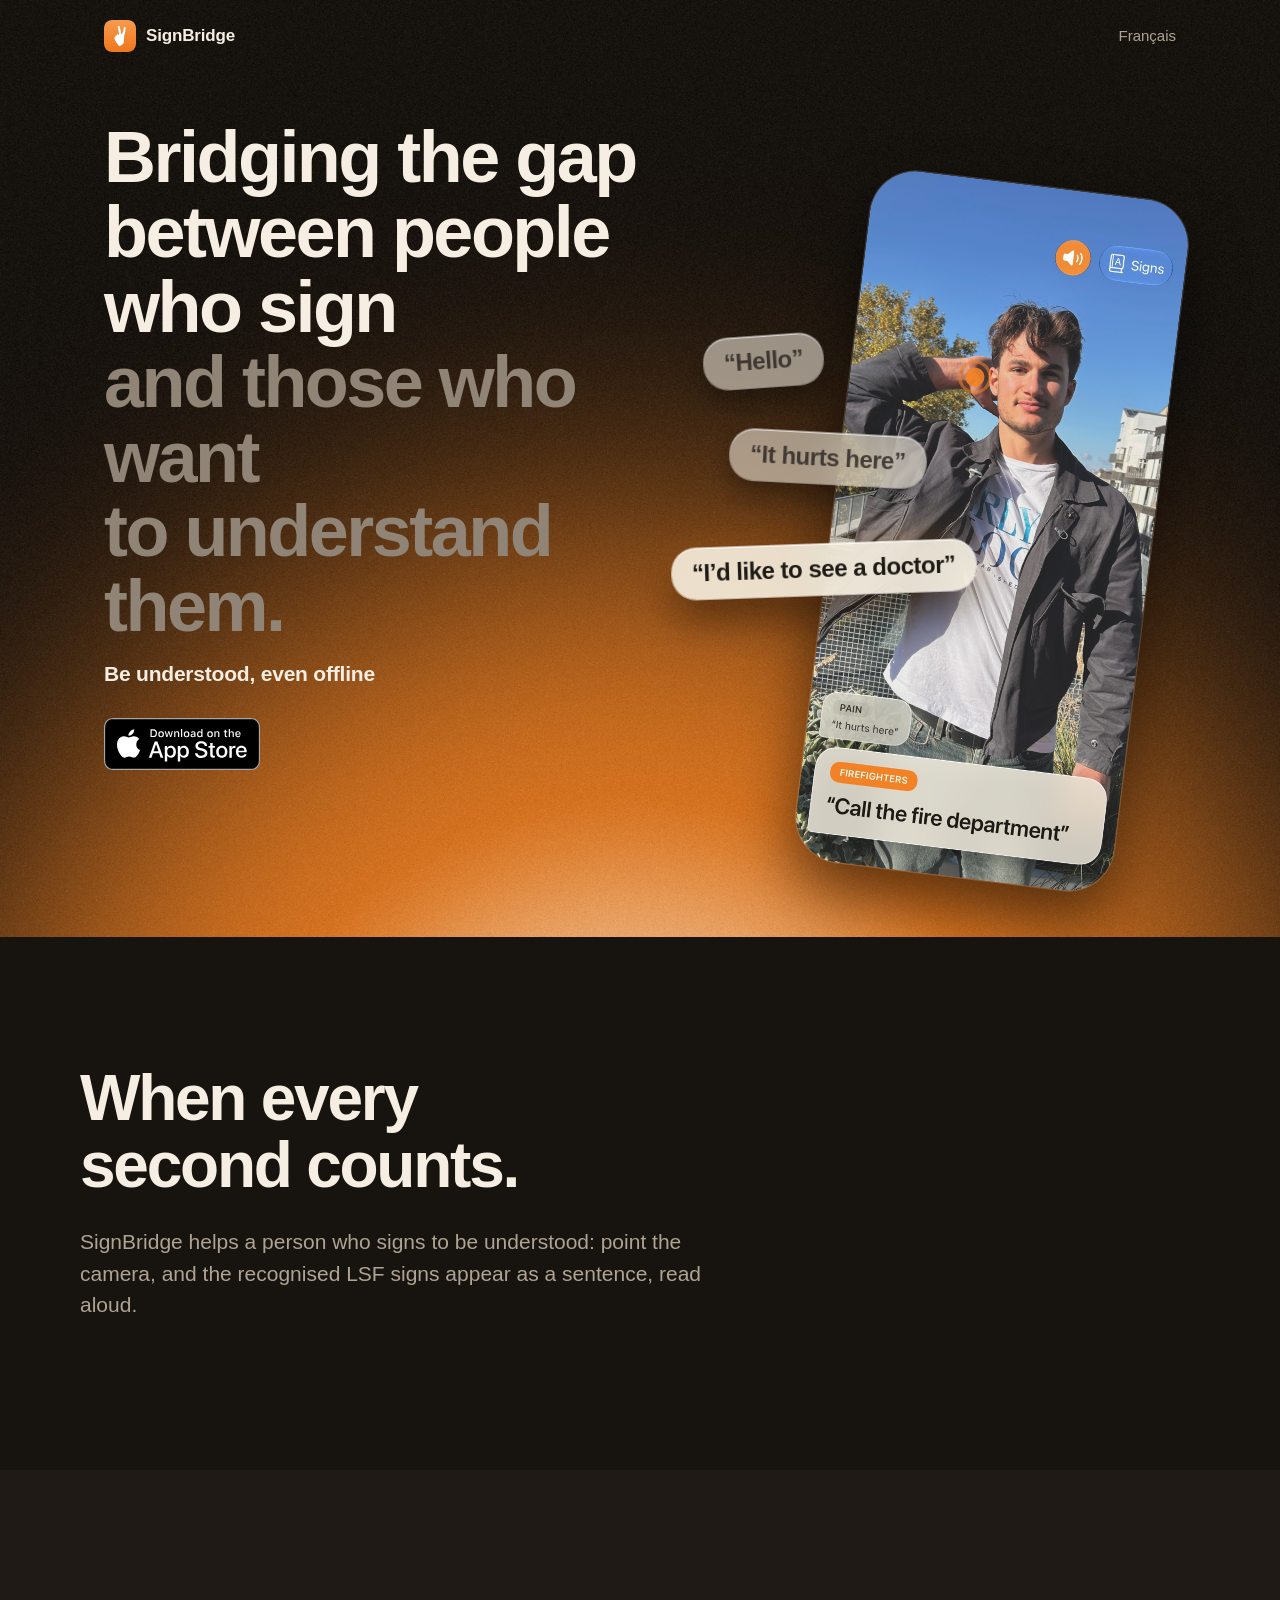
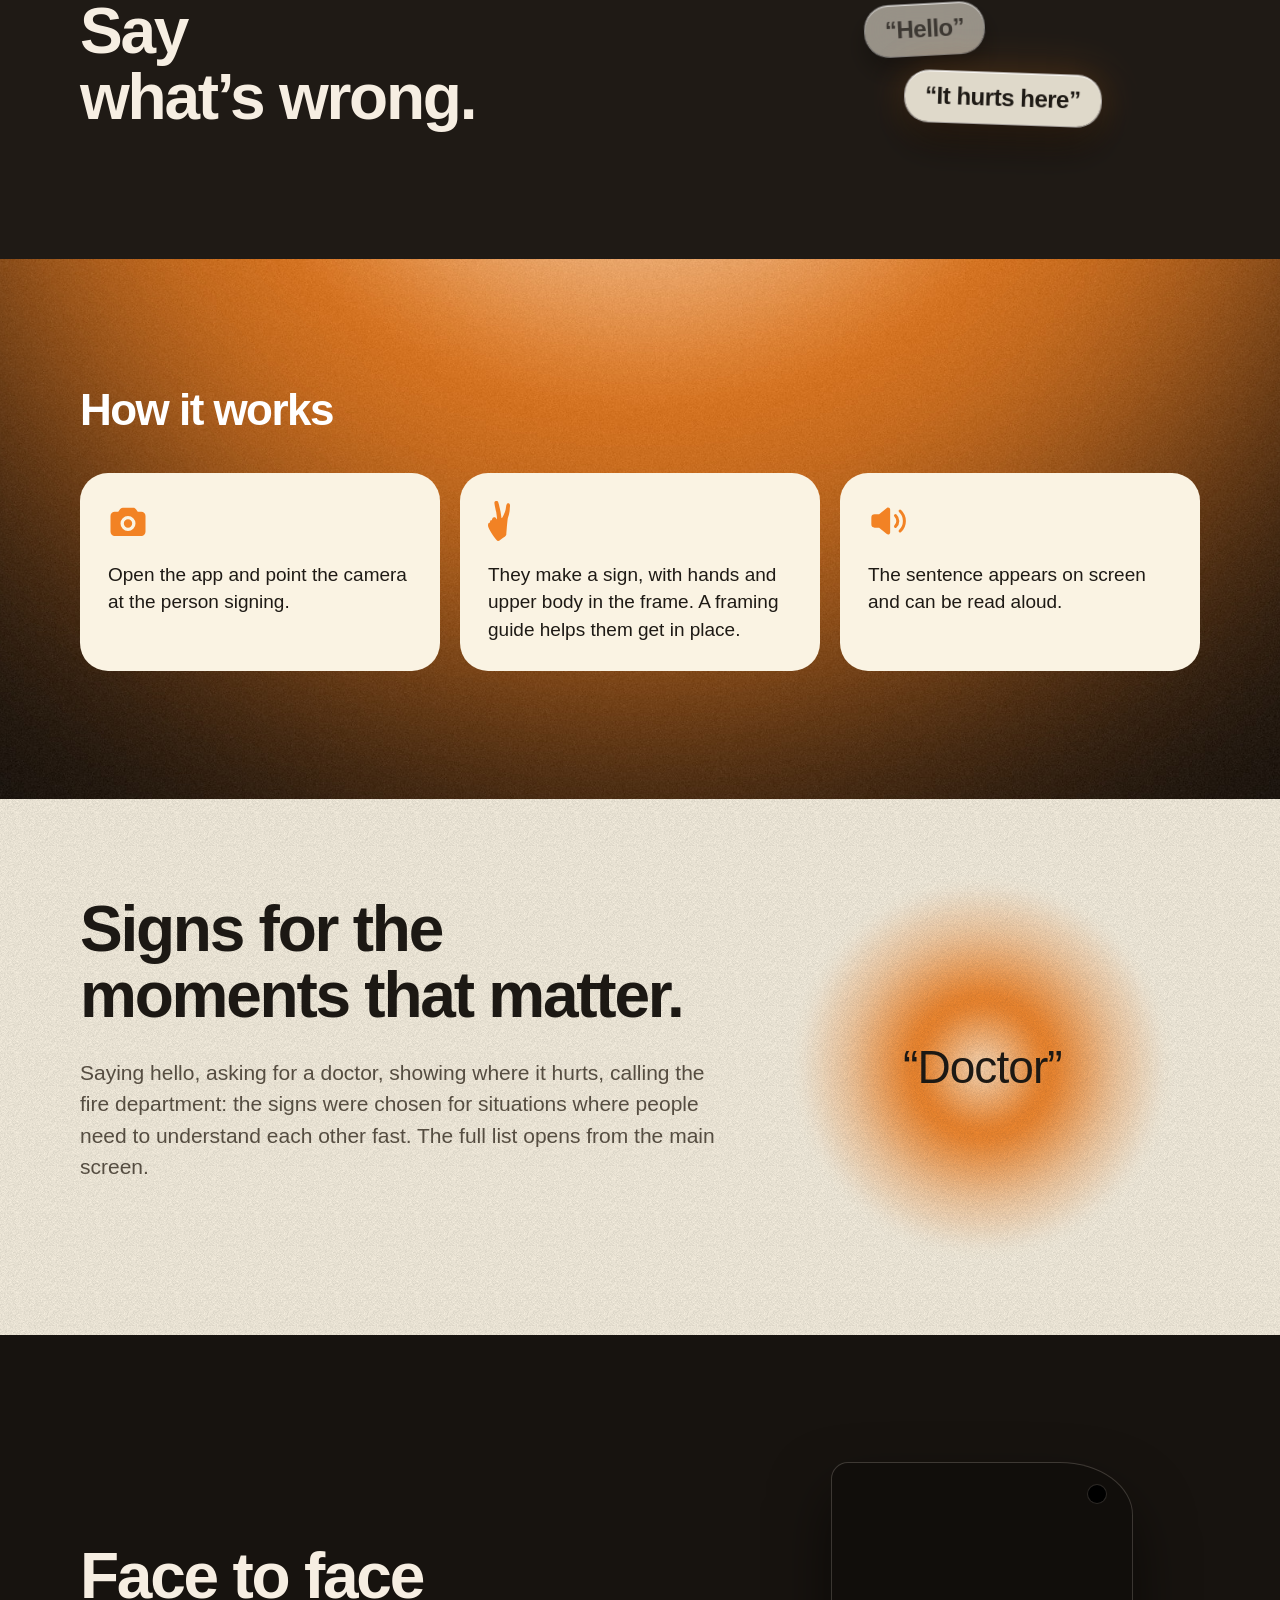
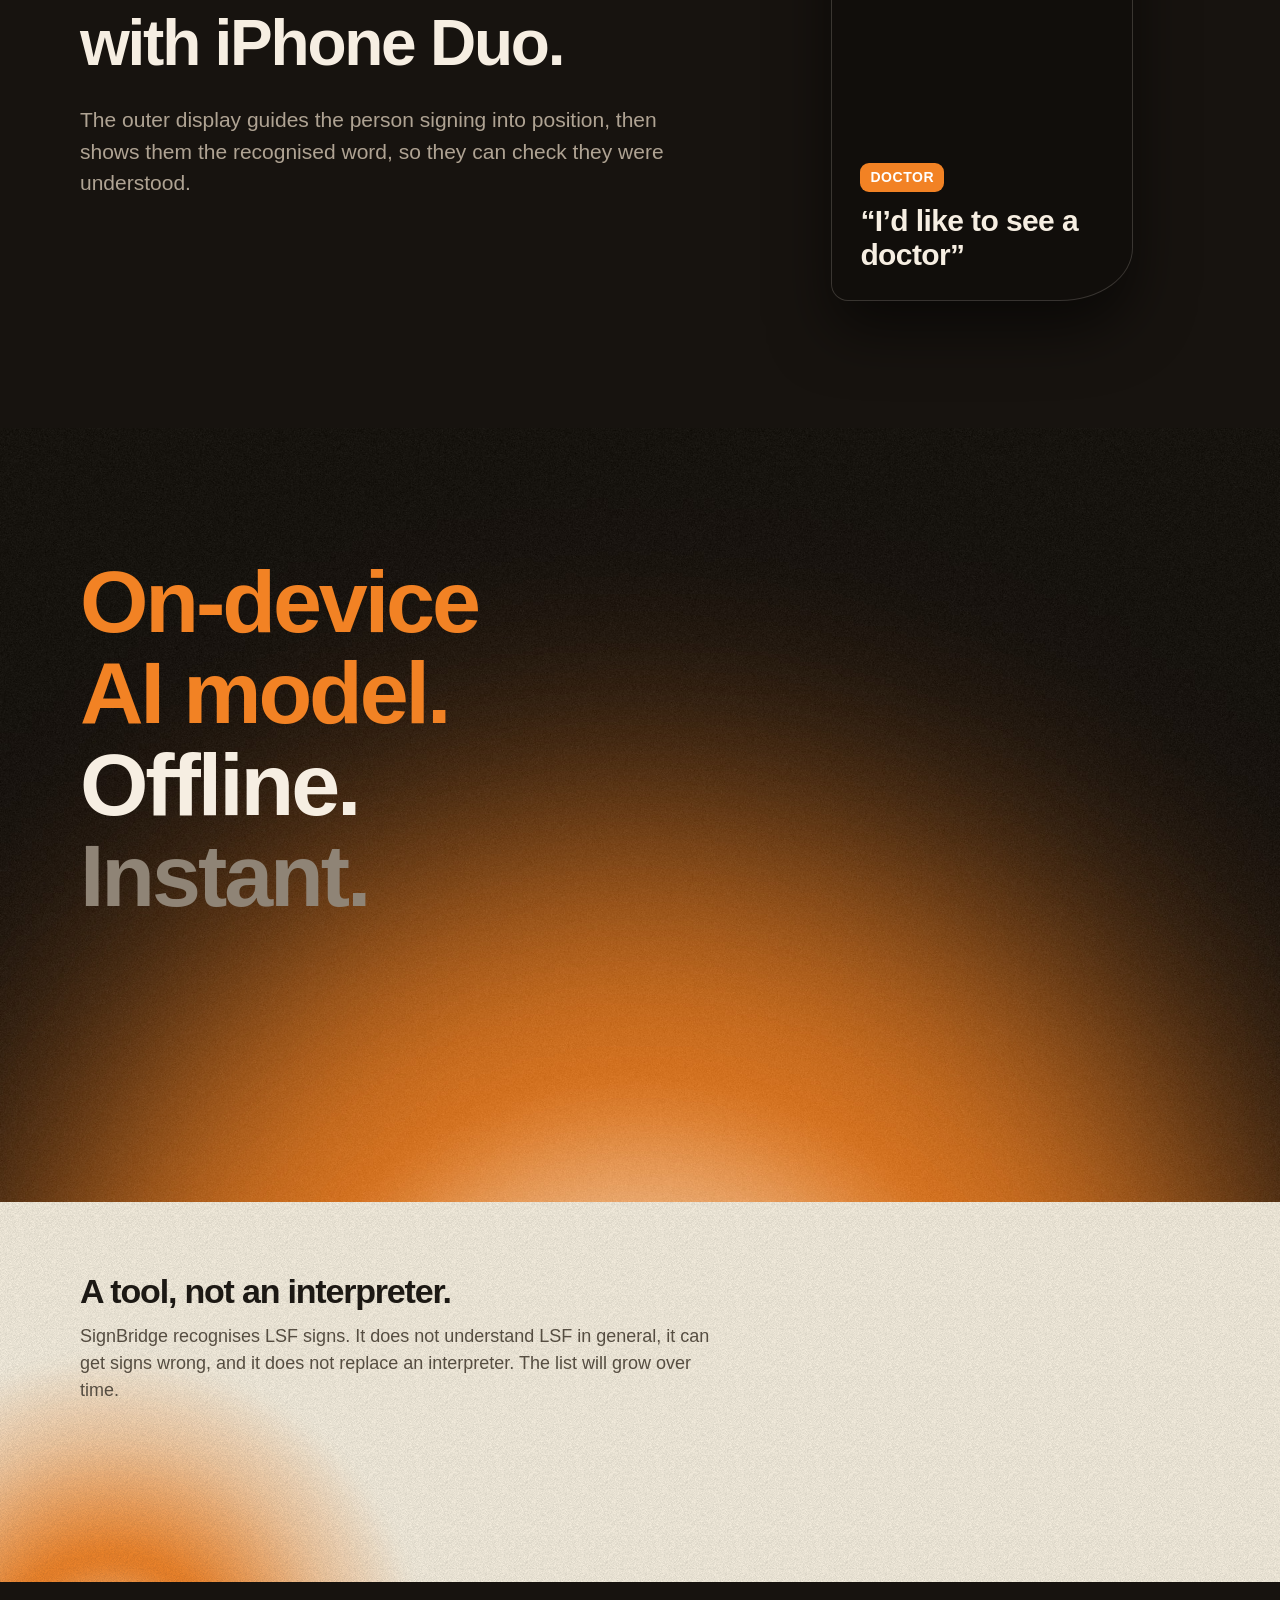
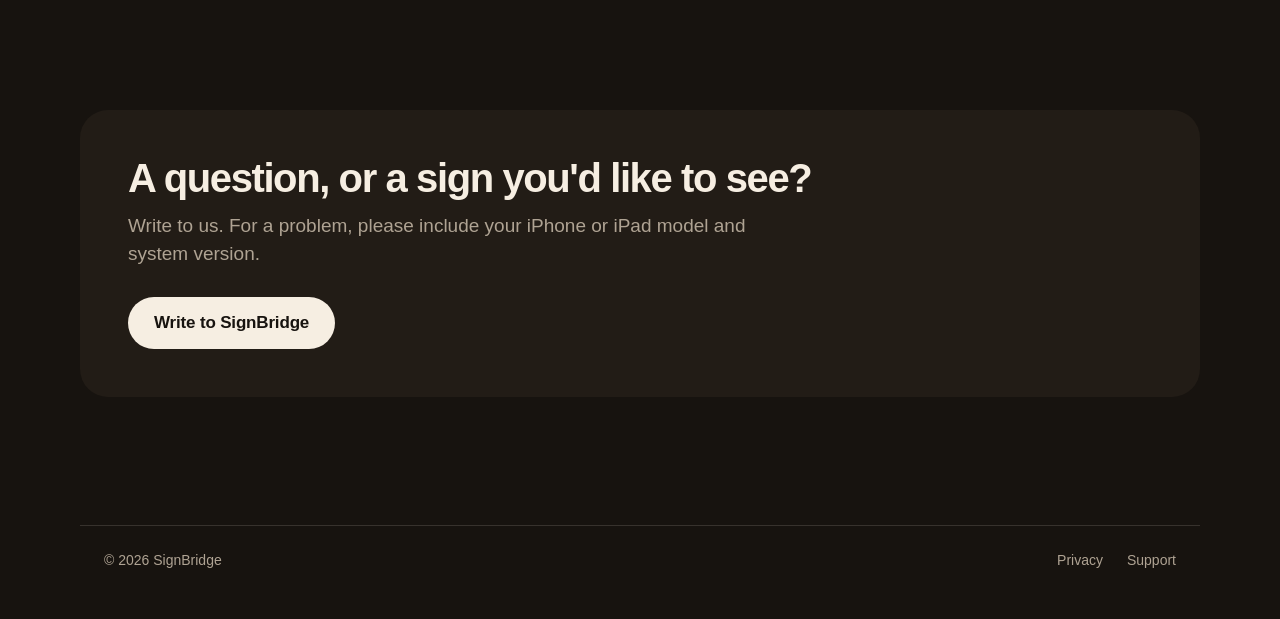
==== commit e2da1129: "Site: iPhone Duo chapter and « Signalez un problème. », now that 1.1 is live (SB-85) Co-Authored-By:" ====
--- a/en/index.html
+++ b/en/index.html
@@ -9,7 +9,7 @@
 <meta name="color-scheme" content="dark">
 <link rel="icon" type="image/png" href="../img/favicon.png">
 <link rel="apple-touch-icon" href="../img/apple-touch-icon.png">
-<link rel="stylesheet" href="../style.css?v=17">
+<link rel="stylesheet" href="../style.css?v=18">
 </head>
 <body>
 <div class="hero">
@@ -34,6 +34,13 @@
 <div class="jumeau"><div><h2 class="titre"><span>When every</span><span>second counts.</span></h2><p class="texte"><span>SignBridge helps a person who signs to be understood: point the camera, and the recognised LSF signs appear as a sentence, read aloud.</span></p></div><div class="fantome" lang="fr" aria-hidden="true"><div class="titre"><span>Quand chaque</span><span>seconde compte.</span></div><p class="texte"><span>SignBridge aide une personne qui signe à se faire comprendre : pointez la caméra, et les signes LSF reconnus s'affichent en phrase, lus à voix haute.</span></p></div></div>
 </section>
 
+<section class="chapitre bande">
+<div class="grille">
+<div class="jumeau"><div><h2 class="titre"><span>Say</span><span>what’s wrong.</span></h2></div><div class="fantome" lang="fr" aria-hidden="true"><div class="titre"><span>Signalez</span><span>un problème.</span></div></div></div>
+<div class="bulles-fixes" aria-hidden="true"><div class="bulle">“Hello”</div><div class="bulle forte">“It hurts here”</div></div>
+</div>
+</section>
+
 <section class="chapitre orange">
 <div class="jumeau"><div><h2 class="titre petit">How it works</h2></div><div class="fantome" lang="fr" aria-hidden="true"><div class="titre petit">Comment ça marche</div></div></div>
 <div class="etapes"><div class="etape"><svg class="icone" viewBox="0 0 48 48" aria-hidden="true"><path fill="currentColor" d="M17.6 8h12.8c1.3 0 2.5.7 3.2 1.8L35.7 13H40a5 5 0 0 1 5 5v19a5 5 0 0 1-5 5H8a5 5 0 0 1-5-5V18a5 5 0 0 1 5-5h4.3l2.1-3.2A3.8 3.8 0 0 1 17.6 8ZM24 18a9 9 0 1 0 0 18 9 9 0 0 0 0-18Zm0 4a5 5 0 1 1 0 10 5 5 0 0 1 0-10Z"/></svg><div class="jumeau"><div><p>Open the app and point the camera at the person signing.</p></div><div class="fantome" lang="fr" aria-hidden="true"><p>Ouvrez l'app et pointez la caméra vers la personne qui signe.</p></div></div></div><div class="etape"><svg class="icone" viewBox="0 0 437 793" aria-hidden="true"><path fill="currentColor" d="M369.422 67.3729C357.433 83.521 358.731 154.381 338.85 206.241C318.564 259.161 274.112 363.43 266.919 332.329L248.527 206.241C248.527 206.241 208.774 15.3382 195.586 7.56341C182.398 -0.211356 175.207 -1.13712 162.018 0.984361C146.951 3.40776 140.438 6.36769 129.049 21.9177C117.66 37.4677 162.018 213.05 162.018 213.05C162.018 213.05 188.393 363.43 175.205 363.43C168.612 363.43 166.888 340.62 152.427 332.329C137.967 324.038 124.254 321.563 106.871 327.544C89.1491 333.641 82.4936 356.85 76.2994 375.391C70.1051 393.932 66.7086 372.999 48.7256 386.755C41.5785 392.222 39.0066 427.181 36.7366 431.014C32.0291 434.074 27.6898 429.271 22.3502 431.014C9.90008 435.08 7.48462 442.404 3.76821 454.938C-3.03555 477.884 -0.01747 499.958 7.9641 522.523C36.7359 603.864 163.816 790.469 195.586 792.862C228.174 795.315 252.937 764.599 279.506 745.612C320.417 716.375 353.237 706.138 362.815 671.694C366.787 627.969 383.25 392.244 392.008 349.219C398.493 317.36 408.315 301.058 415.611 269.375C426.546 221.884 429.833 194.386 432.362 145.723C433.95 115.167 441.953 82.9229 432.362 67.3729C422.771 51.8229 417.196 46.7256 402.99 45.8415C387.436 44.8734 381.41 51.2248 369.422 67.3729Z"/></svg><div class="jumeau"><div><p>They make a sign, with hands and upper body in the frame. A framing guide helps them get in place.</p></div><div class="fantome" lang="fr" aria-hidden="true"><p>Elle fait un signe, mains et haut du corps dans le cadre. Un guide de cadrage l'aide à se placer.</p></div></div></div><div class="etape"><svg class="icone" viewBox="0 0 48 48" aria-hidden="true"><path fill="currentColor" d="M22.6 8.4c1.6-1.3 4-.2 4 1.9v27.4c0 2.1-2.4 3.2-4 1.9L13.3 32H8a4 4 0 0 1-4-4v-8a4 4 0 0 1 4-4h5.3l9.3-7.6Z"/><path fill="none" stroke="currentColor" stroke-width="3.6" stroke-linecap="round" d="M33 17.5a9 9 0 0 1 0 13M38.5 12a16.5 16.5 0 0 1 0 24"/></svg><div class="jumeau"><div><p>The sentence appears on screen and can be read aloud.</p></div><div class="fantome" lang="fr" aria-hidden="true"><p>La phrase s'affiche à l'écran et peut être lue à voix haute.</p></div></div></div></div>
@@ -43,6 +50,13 @@
 <div class="grille">
 <div class="jumeau"><div><h2 class="titre"><span>Signs for the</span><span>moments that matter.</span></h2><p class="texte"><span>Saying hello, asking for a doctor, showing where it hurts, calling the fire department: the signs were chosen for situations where people need to understand each other fast. The full list opens from the main screen.</span></p></div><div class="fantome" lang="fr" aria-hidden="true"><div class="titre"><span>Des signes pour les</span><span>moments qui comptent.</span></div><p class="texte"><span>Saluer, demander un médecin, dire où l'on a mal, appeler les pompiers : les signes ont été choisis pour les situations où il faut se comprendre vite. La liste complète s'ouvre depuis l'écran principal.</span></p></div></div>
 <div class="halo-mot" aria-hidden="true"><div class="halo"></div><span>“Doctor”</span></div>
+</div>
+</section>
+
+<section class="chapitre duo">
+<div class="grille">
+<div class="jumeau"><div><h2 class="titre"><span>Face to face</span><span>with iPhone Duo.</span></h2><p class="texte"><span>The outer display guides the person signing into position, then shows them the recognised word, so they can check they were understood.</span></p></div><div class="fantome" lang="fr" aria-hidden="true"><div class="titre"><span>Face à face</span><span>avec l’iPhone Duo.</span></div><p class="texte"><span>L'écran extérieur guide la personne qui signe pour bien se placer, puis lui montre le mot reconnu : elle peut vérifier qu'elle a été comprise.</span></p></div></div>
+<div class="ecran-ext" aria-hidden="true"><span class="etiquette">Doctor</span><span class="phrase">“I’d like to see a doctor”</span></div>
 </div>
 </section>
 
--- a/style.css
+++ b/style.css
@@ -137,3 +137,19 @@
 }
 @media (prefers-reduced-motion:no-preference){.bouton{transition:background .2s}}
 @media (max-width:420px){footer{flex-direction:column}}
+
+/* « Signalez un problème. »: two bubbles from the store screen, standing still */
+.bulles-fixes{display:flex;flex-direction:column;align-items:flex-start;gap:18px;justify-self:center}
+.bulles-fixes .bulle{position:static;transform:rotate(-3deg)}
+.bulles-fixes .bulle.forte{margin-left:40px;transform:rotate(2deg);background:rgba(250,243,227,0.88);color:#1E1A15;box-shadow:inset 0 1px 0 rgba(255,255,255,0.75),0 0 0 1px rgba(255,255,255,0.6),0 20px 40px rgba(0,0,0,0.45),0 0 40px rgba(242,130,36,0.25)}
+
+/* iPhone Duo: the closed Duo's outer display, a D (left corners small, right corners round) with the camera hole top right */
+.ecran-ext{position:relative;justify-self:center;width:min(300px,100%);aspect-ratio:1398/2034;background:#110E0B;border-radius:16px 72px 72px 16px/16px 52px 52px 16px;box-shadow:0 0 0 1px rgba(246,238,226,0.18),0 30px 60px rgba(0,0,0,0.55);padding:28px;display:flex;flex-direction:column;justify-content:flex-end;align-items:flex-start;gap:12px}
+.ecran-ext::before{content:"";position:absolute;top:22px;right:26px;width:18px;height:18px;border-radius:50%;background:#000;box-shadow:0 0 0 1px rgba(246,238,226,0.12)}
+.etiquette{padding:4px 10px;border-radius:9px;background:var(--orange);color:#fff;font-size:14px;font-weight:700;letter-spacing:0.04em;text-transform:uppercase}
+.phrase{font-size:30px;font-weight:600;line-height:1.12;letter-spacing:-0.02em}
+@media (max-width:820px){
+  .bulles-fixes{justify-self:start;margin-top:32px}
+  .ecran-ext{width:min(240px,70%);margin-top:40px;justify-self:start;padding:22px}
+  .phrase{font-size:24px}
+}
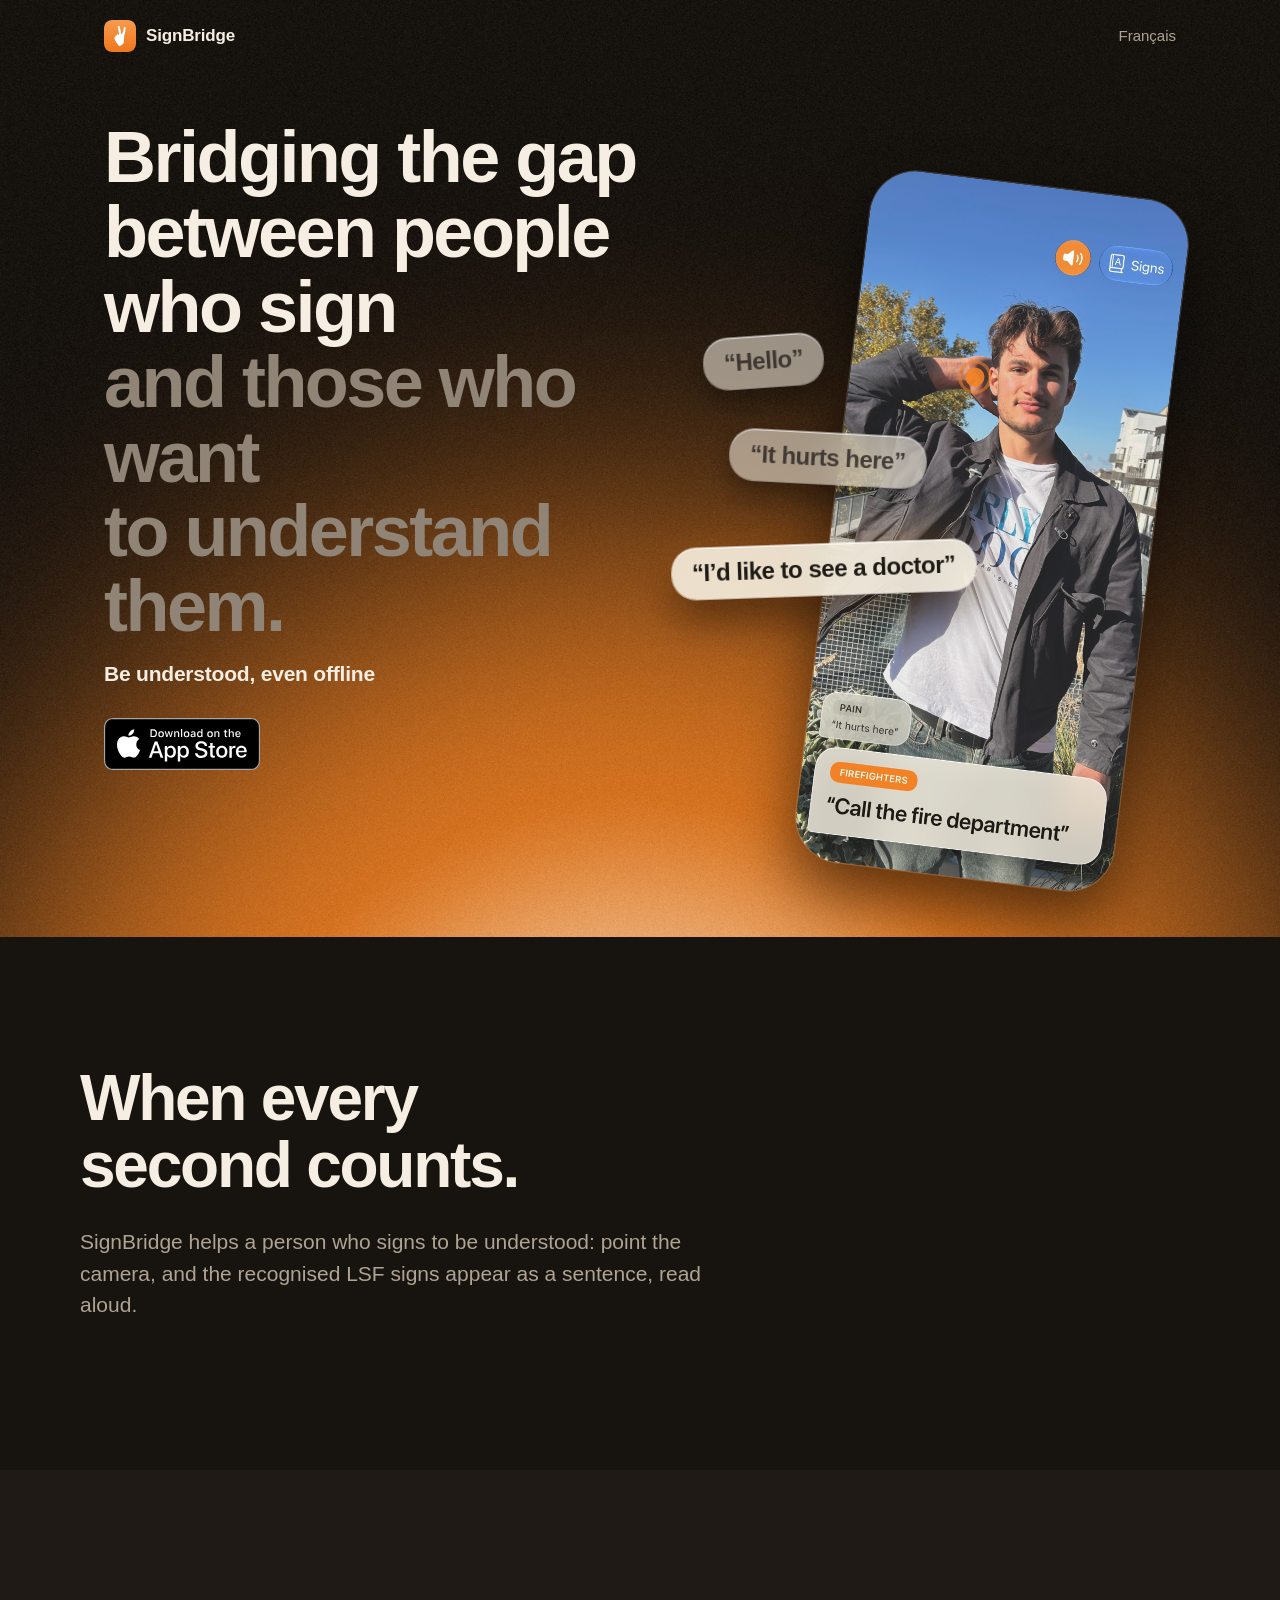
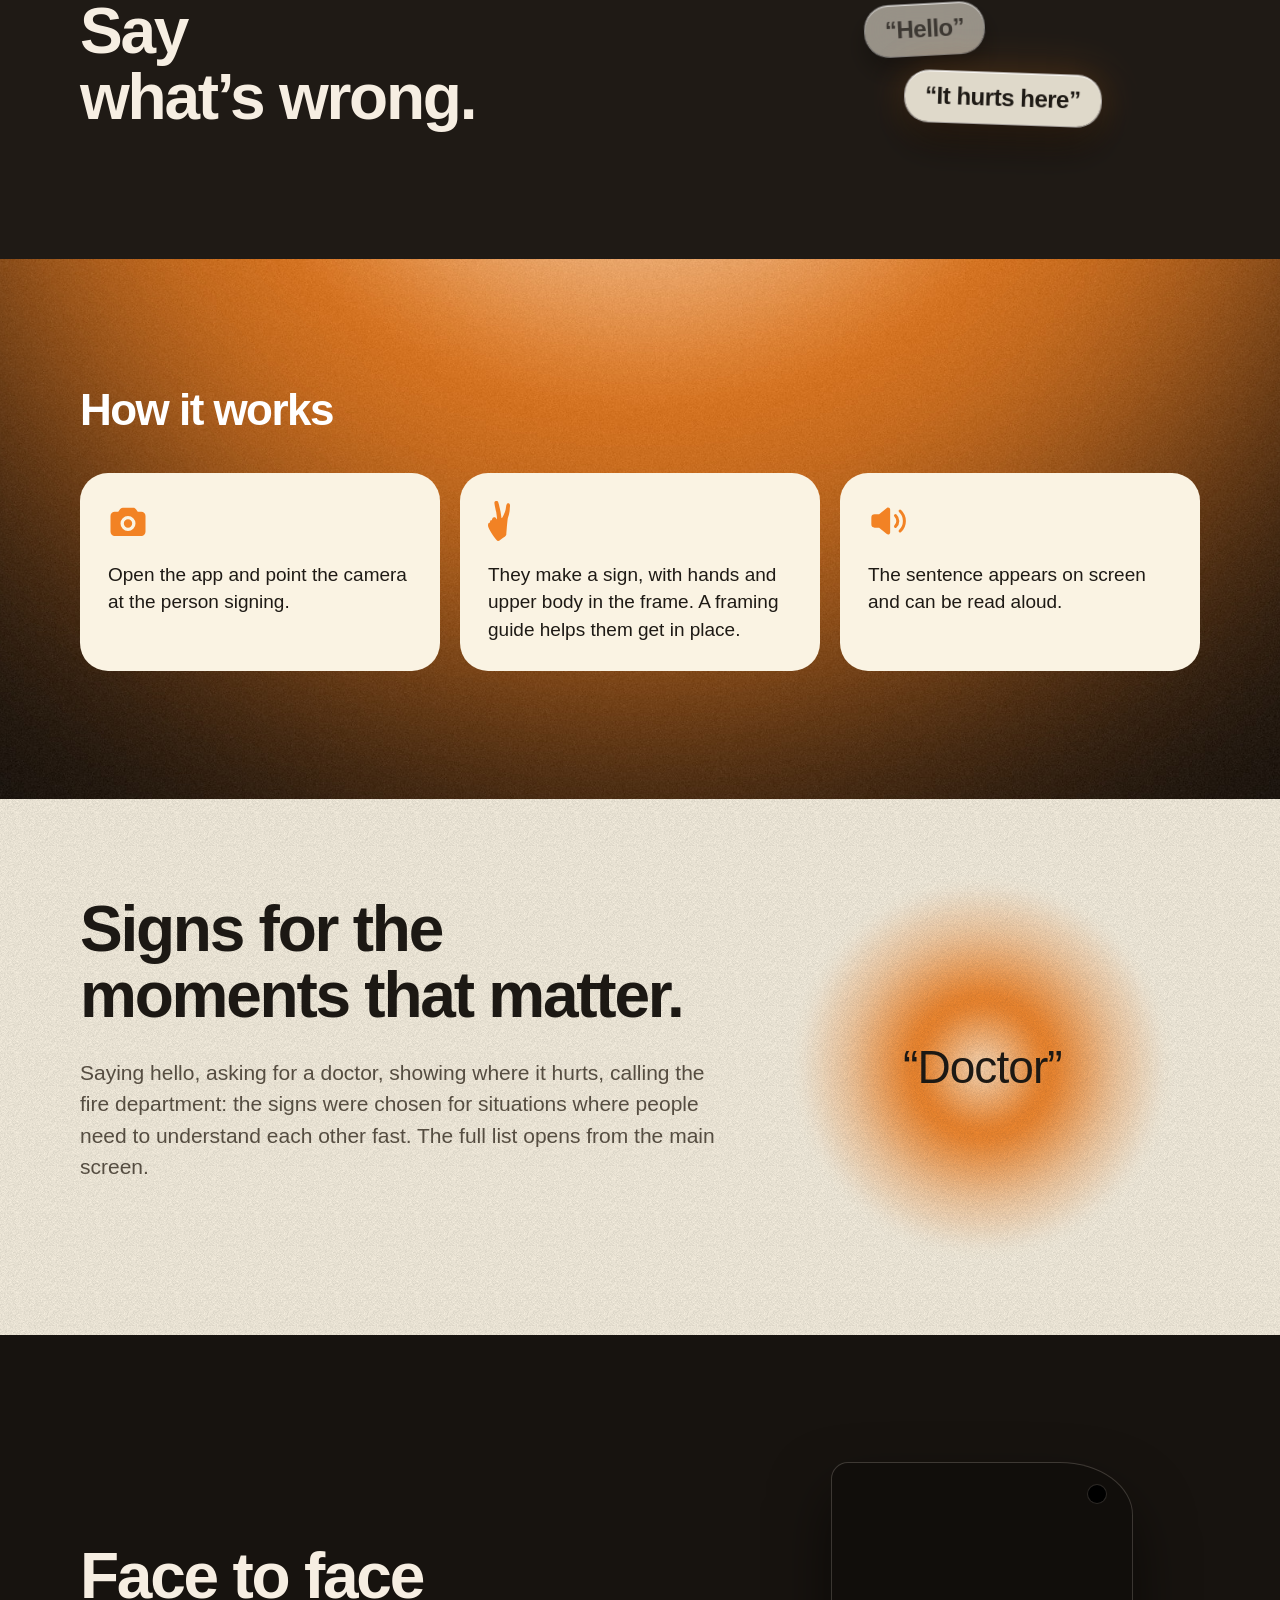
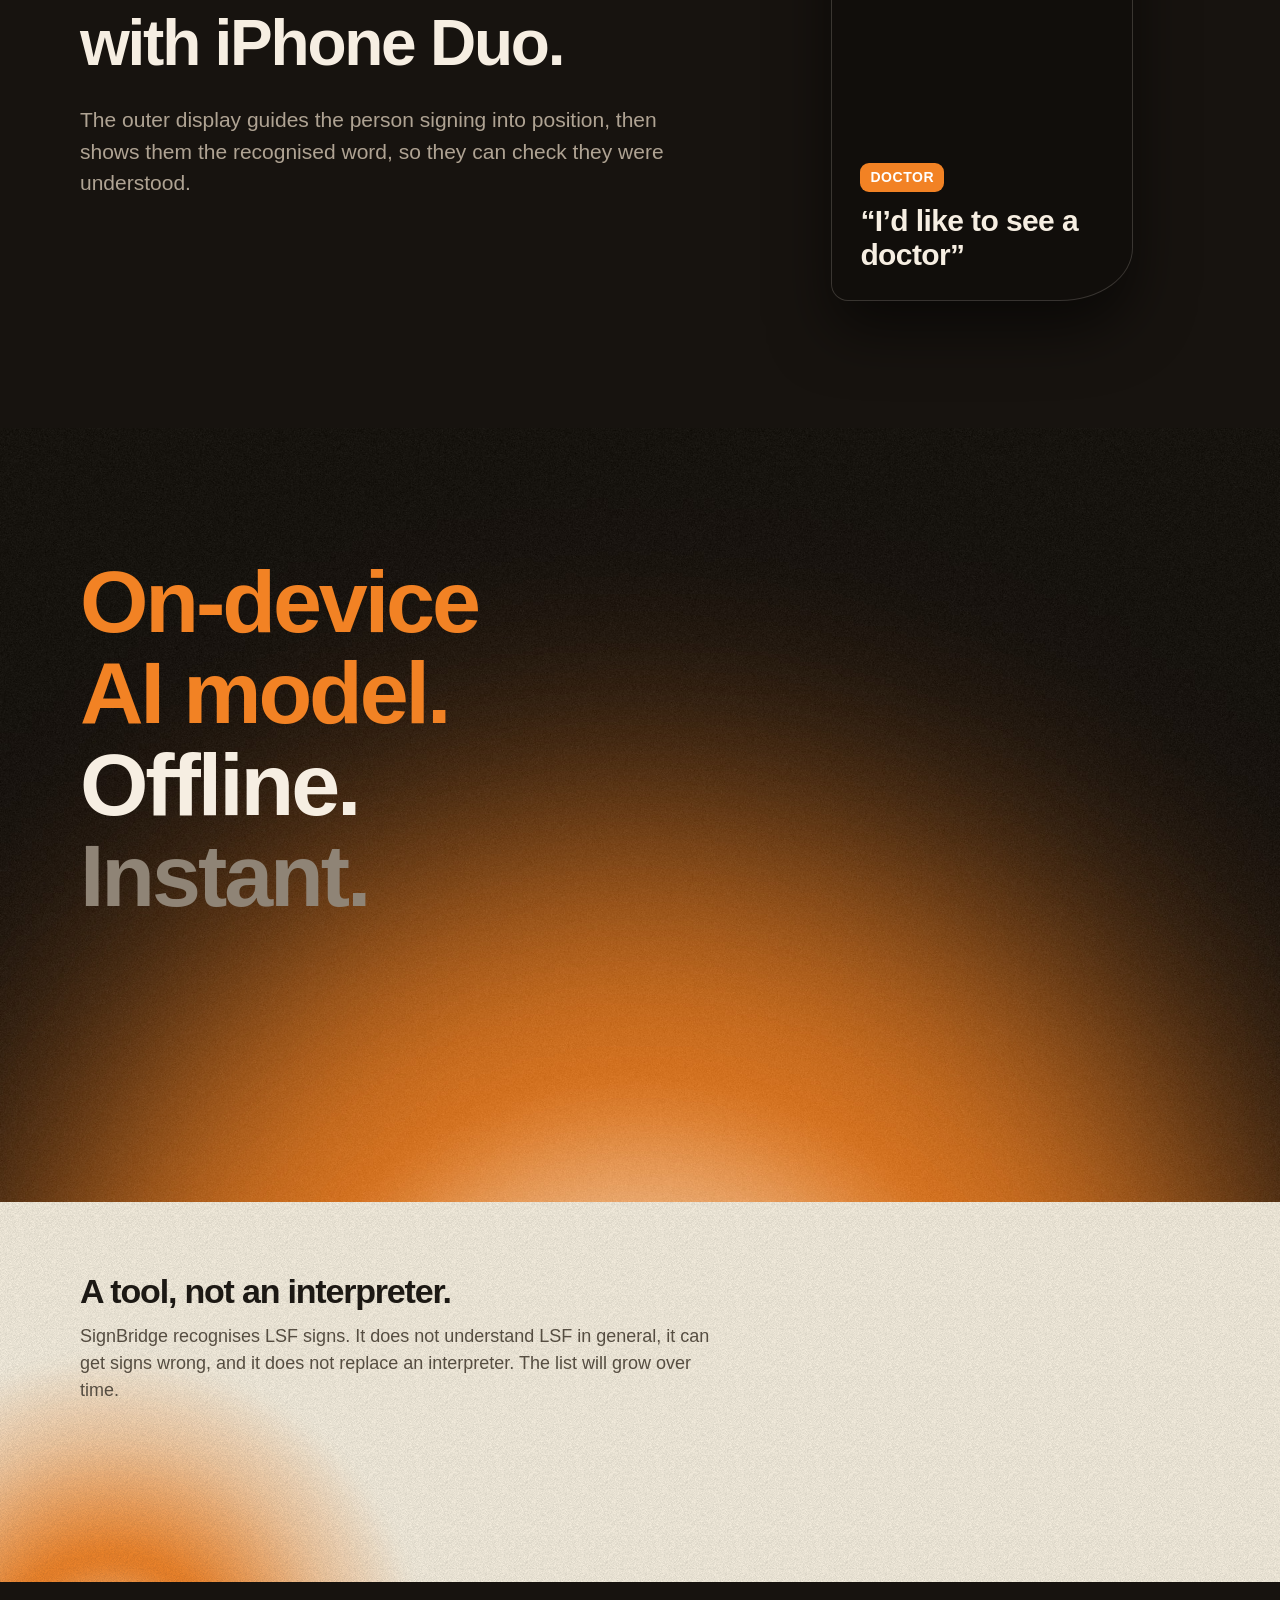
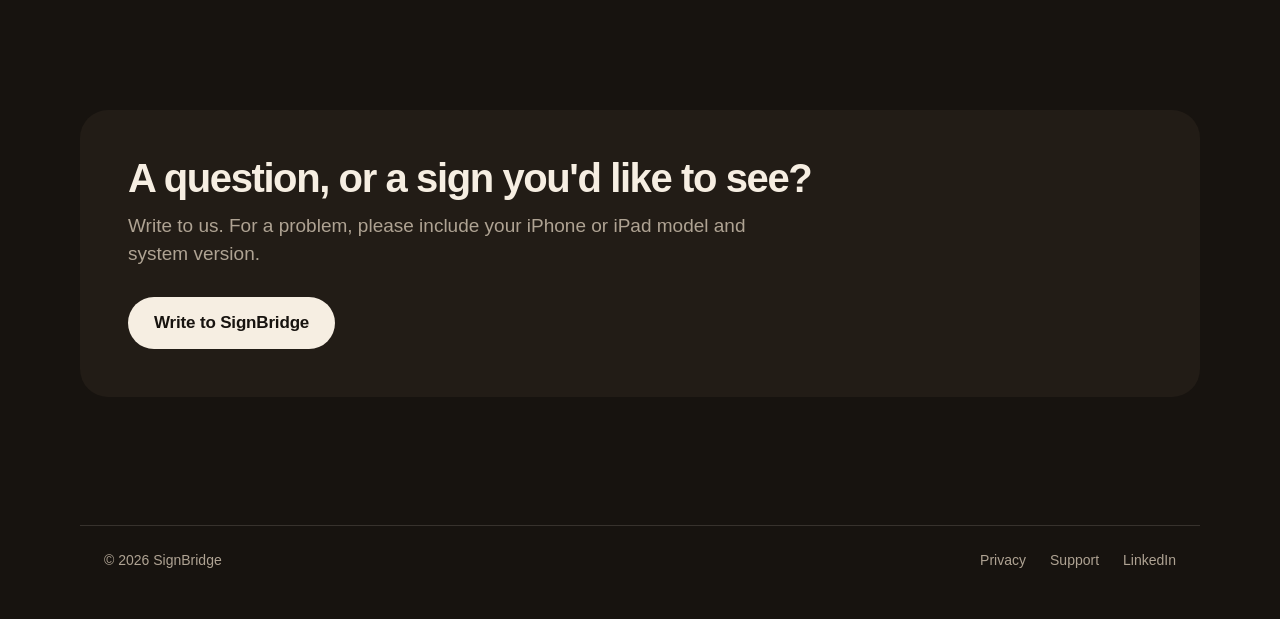
==== commit 67ee028b: "Contact hello@signbridge-app.com and LinkedIn page link Co-Authored-By: Claude Opus 5.5 <noreply@ant" ====
--- a/en/index.html
+++ b/en/index.html
@@ -3,10 +3,60 @@
 <head>
 <meta charset="utf-8">
 <meta name="viewport" content="width=device-width, initial-scale=1, viewport-fit=cover">
-<title>SignBridge – LSF Signs</title>
-<meta name="description" content="Point the camera at someone signing: SignBridge recognises LSF signs and shows the matching sentence. Everything stays on the device, no internet needed.">
+<title>SignBridge – French Sign Language (LSF) on iPhone</title>
+<meta name="description" content="Free iPhone app that recognises signs of French Sign Language (LSF) and shows the matching sentence, read aloud. Works offline, no account.">
 <meta name="theme-color" content="#17130F">
 <meta name="color-scheme" content="dark">
+<link rel="canonical" href="https://signbridge-app.com/en/">
+<link rel="alternate" hreflang="fr" href="https://signbridge-app.com/">
+<link rel="alternate" hreflang="en" href="https://signbridge-app.com/en/">
+<link rel="alternate" hreflang="x-default" href="https://signbridge-app.com/en/">
+<meta name="apple-itunes-app" content="app-id=6786380083">
+<meta property="og:type" content="website">
+<meta property="og:site_name" content="SignBridge">
+<meta property="og:title" content="SignBridge – French Sign Language (LSF) on iPhone">
+<meta property="og:description" content="Free iPhone app that recognises signs of French Sign Language (LSF) and shows the matching sentence, read aloud. Works offline, no account.">
+<meta property="og:url" content="https://signbridge-app.com/en/">
+<meta property="og:image" content="https://signbridge-app.com/img/og-en.jpg">
+<meta property="og:image:width" content="1200">
+<meta property="og:image:height" content="630">
+<meta property="og:locale" content="en_US">
+<meta property="og:locale:alternate" content="fr_FR">
+<meta name="twitter:card" content="summary_large_image">
+<script type="application/ld+json">
+{
+ "@context": "https://schema.org",
+ "@type": "MobileApplication",
+ "name": "SignBridge",
+ "description": "Free iPhone app that recognises signs of French Sign Language (LSF) and shows the matching sentence, read aloud. Works offline, no account.",
+ "operatingSystem": "iOS",
+ "applicationCategory": "UtilitiesApplication",
+ "inLanguage": [
+  "fr",
+  "en",
+  "es",
+  "de",
+  "it",
+  "pt",
+  "ar",
+  "zh",
+  "ja"
+ ],
+ "url": "https://signbridge-app.com/en/",
+ "downloadUrl": "https://apps.apple.com/app/id6786380083",
+ "image": "https://signbridge-app.com/img/og-en.jpg",
+ "sameAs": ["https://www.linkedin.com/company/signbridge-app", "https://apps.apple.com/app/id6786380083"],
+ "author": {
+  "@type": "Person",
+  "name": "Mehdi Desmartin"
+ },
+ "offers": {
+  "@type": "Offer",
+  "price": "0",
+  "priceCurrency": "EUR"
+ }
+}
+</script>
 <link rel="icon" type="image/png" href="../img/favicon.png">
 <link rel="apple-touch-icon" href="../img/apple-touch-icon.png">
 <link rel="stylesheet" href="../style.css?v=18">
@@ -72,14 +122,14 @@
 <section class="chapitre" id="support">
 <div class="carte">
 <div class="jumeau"><div><h2 class="titre">A question, or a sign you'd like to see?</h2><p>Write to us. For a problem, please include your iPhone or iPad model and system version.</p></div><div class="fantome" lang="fr" aria-hidden="true"><div class="titre">Une question ou une idée de signe ?</div><p>Écrivez-nous. Pour un problème, indiquez le modèle de votre iPhone ou iPad et la version du système.</p></div></div>
-<a class="bouton" href="mailto:mdesmartin@icloud.com?subject=SignBridge">Write to SignBridge</a>
+<a class="bouton" href="mailto:hello@signbridge-app.com?subject=SignBridge">Write to SignBridge</a>
 </div>
 </section>
 </main>
 
 <footer>
 <span>© 2026 SignBridge</span>
-<nav><a href="privacy.html">Privacy</a><a href="./#support">Support</a></nav>
+<nav><a href="privacy.html">Privacy</a><a href="./#support">Support</a><a href="https://www.linkedin.com/company/signbridge-app" rel="me">LinkedIn</a></nav>
 </footer>
 </body>
 </html>
